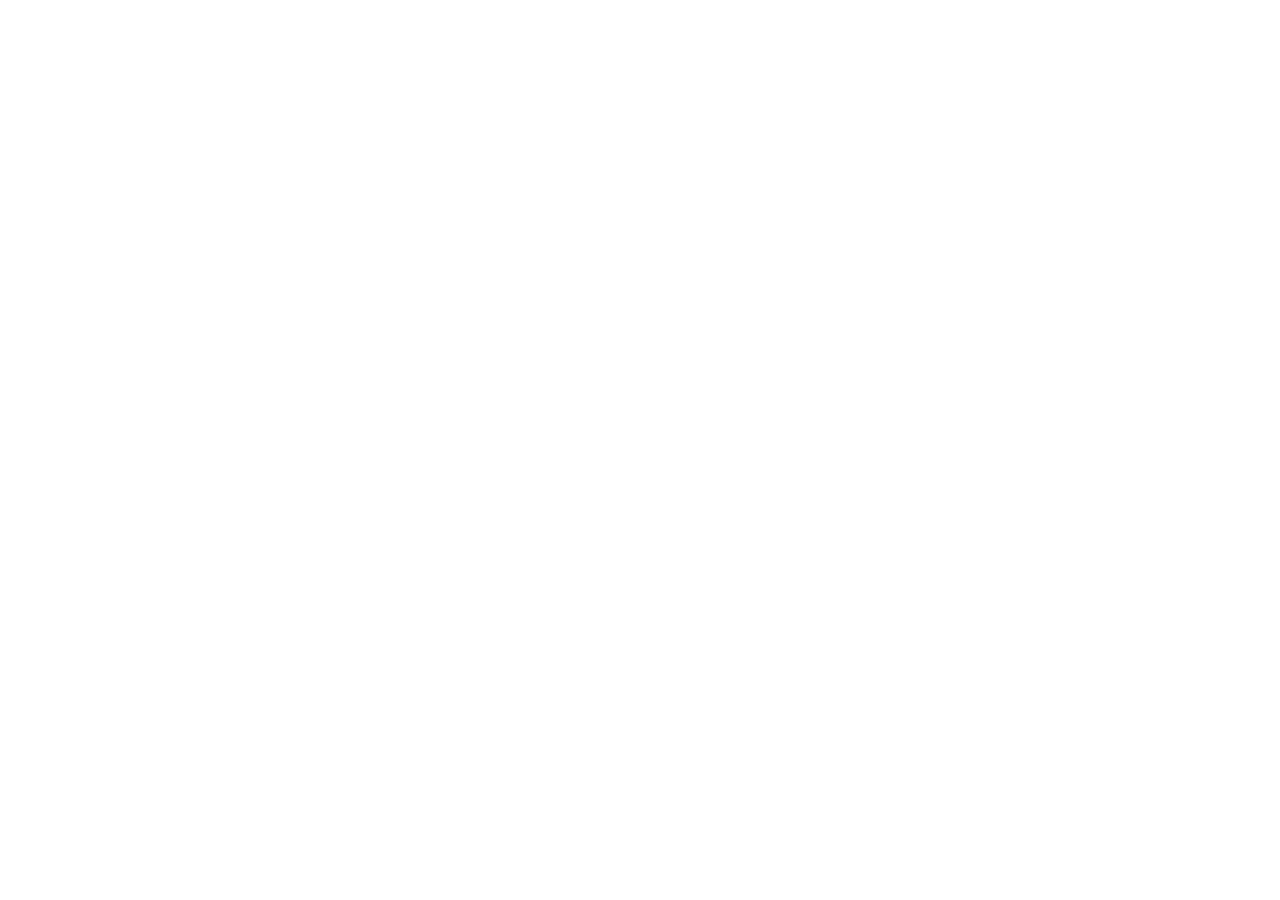
==== index.html @ 64c9a7a8 "first commit" ====
<!DOCTYPE html>
<html lang="PT-BR">
<head>
    <meta charset="UTF-8">
    <meta name="viewport" content="width=device-width, initial-scale=1.0">
    <title>ReciclaTech</title>
    <link rel="stylesheet" href="style.css">
</head>
<body>
    
</body>
</html>
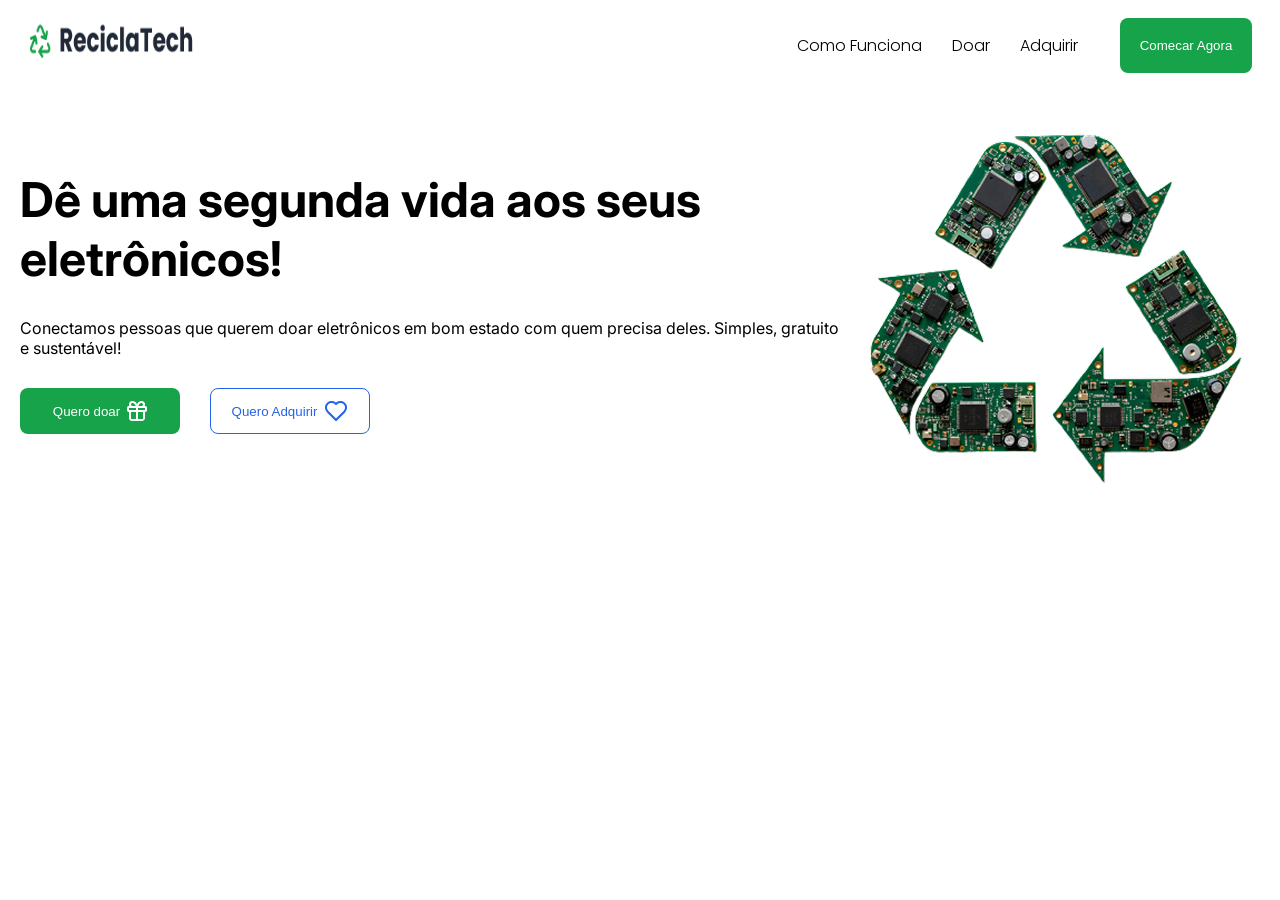
==== commit 3f1f8c03: "adicionando conteudo em HTML e estilizacao em SCSS" ====
--- a/index.html
+++ b/index.html
@@ -5,8 +5,41 @@
     <meta name="viewport" content="width=device-width, initial-scale=1.0">
     <title>ReciclaTech</title>
     <link rel="stylesheet" href="style.css">
+
+    <!-- fonte - Poppins -->
+    <link rel="preconnect" href="https://fonts.googleapis.com">
+<link rel="preconnect" href="https://fonts.gstatic.com" crossorigin>
+<link href="https://fonts.googleapis.com/css2?family=Montserrat:ital,wght@0,100..900;1,100..900&family=Poppins:ital,wght@0,100;0,200;0,300;0,400;0,500;0,600;0,700;0,800;0,900;1,100;1,200;1,300;1,400;1,500;1,600;1,700;1,800;1,900&display=swap" rel="stylesheet">
+
+<!-- Fonte - Inter -->
+ <link rel="preconnect" href="https://fonts.googleapis.com">
+<link rel="preconnect" href="https://fonts.gstatic.com" crossorigin>
+<link href="https://fonts.googleapis.com/css2?family=Inter:ital,opsz,wght@0,14..32,100..900;1,14..32,100..900&family=Montserrat:ital,wght@0,100..900;1,100..900&family=Poppins:ital,wght@0,100;0,200;0,300;0,400;0,500;0,600;0,700;0,800;0,900;1,100;1,200;1,300;1,400;1,500;1,600;1,700;1,800;1,900&display=swap" rel="stylesheet">
 </head>
 <body>
-    
+    <header>
+        <img src="./image/Logo.png" alt="Logo">
+        <div class="container-menu">
+        <ul>
+            <li>Como Funciona</li>
+            <li>Doar</li>
+            <li>Adquirir</li>
+        </ul>
+        <button type="submit">Comecar Agora</button>
+        </div>
+    </header>
+    <main>
+    <section class="introducao">
+        <div class="intro">
+        <h1>Dê uma segunda vida aos seus eletrônicos!</h1>
+        <p>Conectamos pessoas que querem doar eletrônicos em bom estado com quem precisa deles. Simples, gratuito e sustentável!</p>
+            <div class="botoes">
+            <button id="doar" type="submit">Quero doar <img src="./image/Icone de presente.png" alt="Icone de presente"></button>
+            <button id="adquirir" type="submit">Quero Adquirir <img src="./image/icone de coracao azul.png" alt="Icone de coracao"></button>
+            </div>
+        </div>
+        <img src="./image/reciclagem.png" alt="simbolo de reciclagem com eletronicos">
+    </section>
+    </main>
 </body>
 </html>
--- a/style.css
+++ b/style.css
@@ -0,0 +1,97 @@
+* {
+  margin: 0;
+  padding: 0;
+  box-sizing: border-box;
+}
+
+header {
+  font-family: "poppins";
+  font-style: normal;
+  font-weight: 300;
+  display: flex;
+  text-align: center;
+  padding: 0.6%;
+  margin-left: 20px;
+  margin-right: 20px;
+  margin-top: 10px;
+  margin-bottom: 10px;
+  justify-content: space-between;
+}
+header .container-menu {
+  display: flex;
+  align-items: center;
+  gap: 40px;
+}
+header ul {
+  display: flex;
+  align-items: center;
+  white-space: nowrap;
+  list-style: none;
+  padding: 2px;
+  gap: 30px;
+}
+header button {
+  background-color: #16A34A;
+  color: white;
+  padding: 20px;
+  border: none;
+  border-radius: 8px;
+}
+header img {
+  width: 13vw;
+  height: 5vh;
+}
+
+.introducao {
+  display: flex;
+  font-family: "inter";
+  justify-content: space-around;
+  align-items: center;
+  margin-left: 20px;
+  margin-right: 20px;
+  margin-top: 10px;
+  margin-bottom: 10px;
+}
+.introducao h1 {
+  font-weight: bold;
+  font-size: 3rem;
+}
+.introducao p {
+  margin-top: 30px;
+  margin-bottom: 30px;
+}
+.introducao .botoes {
+  display: flex;
+  justify-content: initial;
+  gap: 30px;
+}
+.introducao .botoes #doar {
+  width: 160px;
+  background-color: #16A34A;
+  color: white;
+  display: flex;
+  align-items: center;
+  justify-content: center;
+  gap: 7px;
+  border: none;
+  padding-left: 20px;
+  padding-right: 20px;
+  padding-bottom: 10px;
+  padding-top: 10px;
+  border-radius: 8px;
+}
+.introducao .botoes #adquirir {
+  width: 160px;
+  background-color: white;
+  color: #2563EB;
+  display: flex;
+  align-items: center;
+  justify-content: center;
+  gap: 7px;
+  border: 1px solid #2563EB;
+  padding-left: 20px;
+  padding-right: 20px;
+  padding-bottom: 10px;
+  padding-top: 10px;
+  border-radius: 8px;
+}/*# sourceMappingURL=style.css.map */
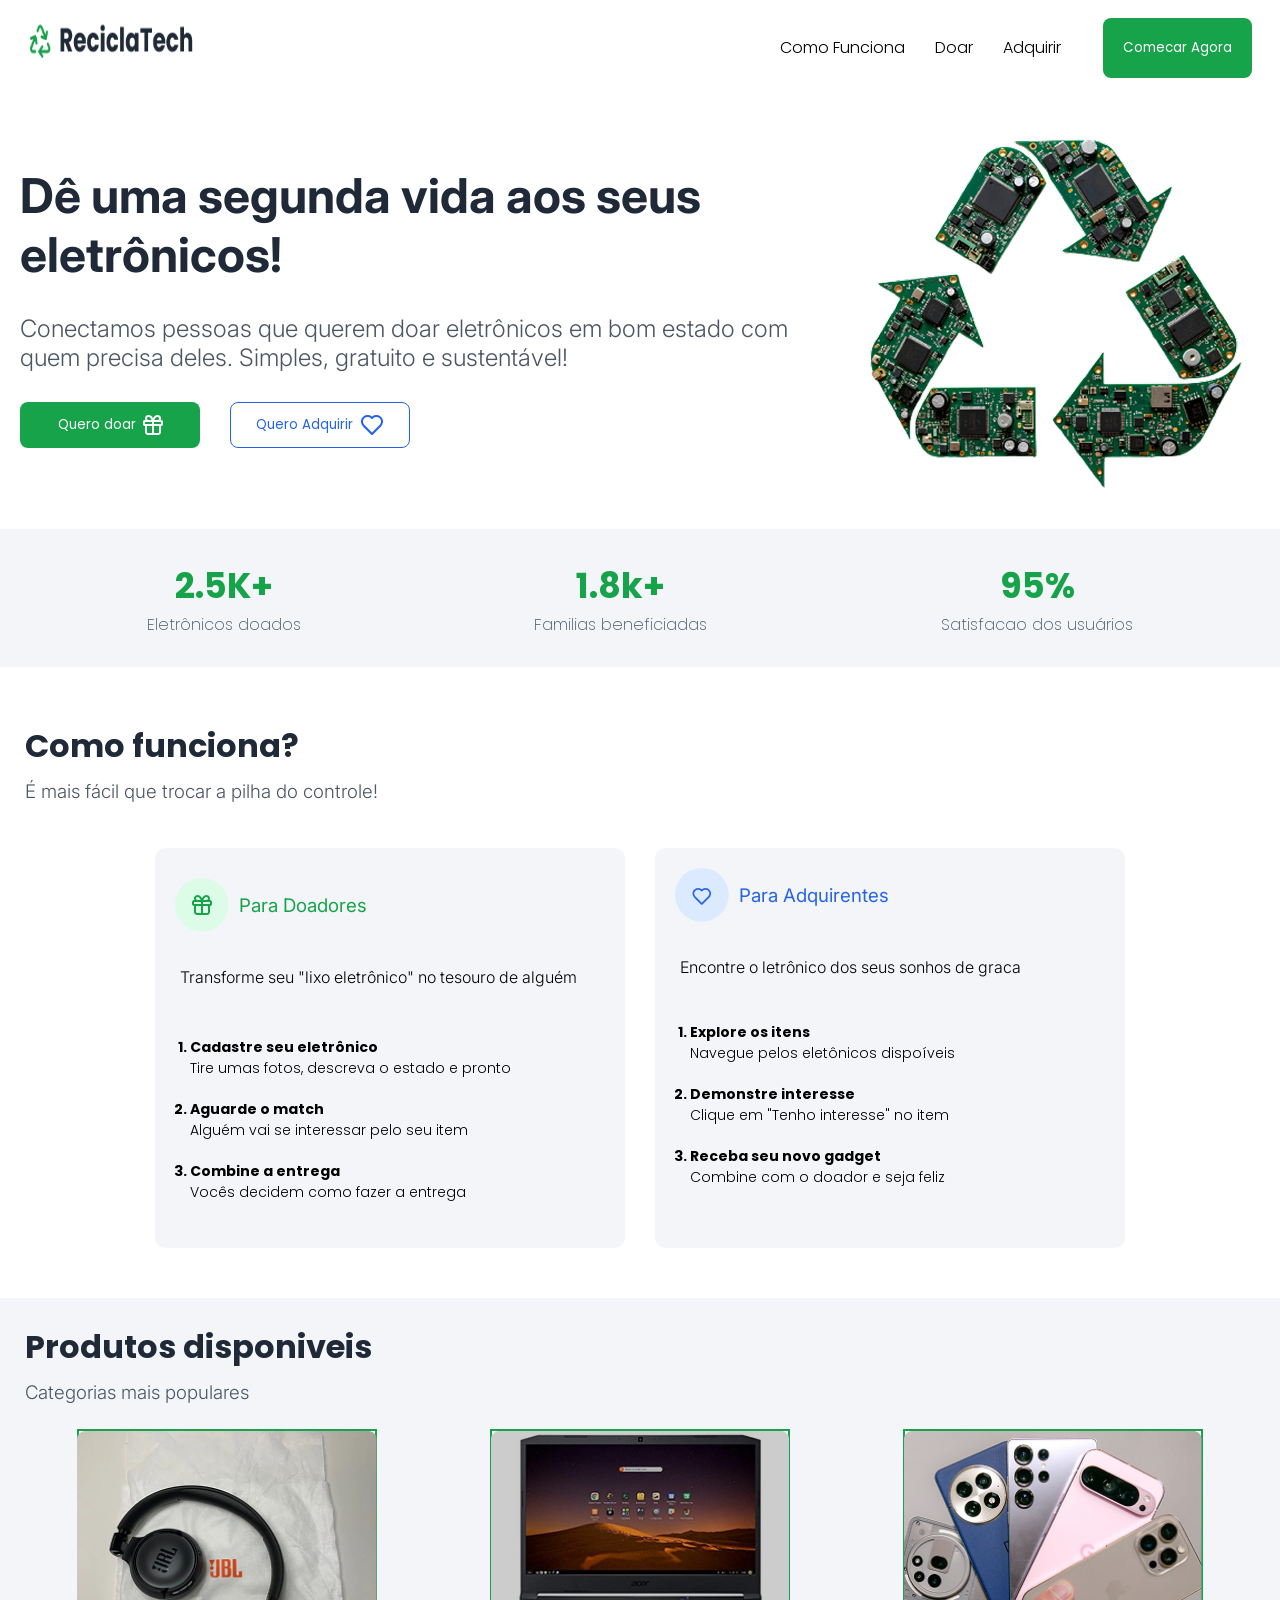
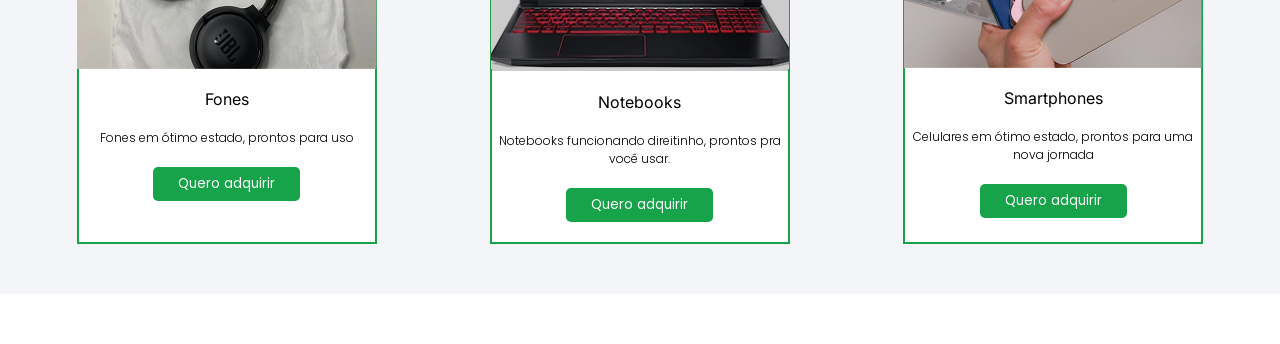
==== commit 77b92898: "Adicao de novos conteudos e estilizacao" ====
--- a/index.html
+++ b/index.html
@@ -25,21 +25,98 @@
             <li>Doar</li>
             <li>Adquirir</li>
         </ul>
-        <button type="submit">Comecar Agora</button>
+        <button type="button">Comecar Agora</button>
         </div>
     </header>
     <main>
     <section class="introducao">
         <div class="intro">
         <h1>Dê uma segunda vida aos seus eletrônicos!</h1>
-        <p>Conectamos pessoas que querem doar eletrônicos em bom estado com quem precisa deles. Simples, gratuito e sustentável!</p>
+        <h2>Conectamos pessoas que querem doar eletrônicos em bom estado com quem precisa deles. Simples, gratuito e sustentável!</h2>
             <div class="botoes">
             <button id="doar" type="submit">Quero doar <img src="./image/Icone de presente.png" alt="Icone de presente"></button>
-            <button id="adquirir" type="submit">Quero Adquirir <img src="./image/icone de coracao azul.png" alt="Icone de coracao"></button>
+            <button id="adquirir" type="button">Quero Adquirir <img src="./image/icone de coracao azul.png" alt="Icone de coracao"></button>
             </div>
         </div>
         <img src="./image/reciclagem.png" alt="simbolo de reciclagem com eletronicos">
     </section>
+    <section class="dados">
+        <div>
+            <h2>2.5K+</h2>
+            <p>Eletrônicos doados</p>
+        </div>
+        <div>
+            <h2>1.8k+</h2>
+            <p>Familias beneficiadas</p>
+        </div>
+        <div>
+            <h2>95%</h2>
+            <p>Satisfacao dos usuários</p>
+        </div>
+    </section>
+    <section class="function">
+        <h2>Como funciona?</h2>
+        <h3>É mais fácil que trocar a pilha do controle!</h3>
+    </section>
+    <section class="beneficios">
+        <div class="doadores">
+            <h3><img src="./image/presente com fundo.png" alt="icone de presente com fundo verde">Para Doadores</h3>
+            <h4>Transforme seu "lixo eletrônico" no tesouro de alguém</h4>
+            <ol>
+                <li>Cadastre seu eletrônico
+                    <p>Tire umas fotos, descreva o estado e pronto</p>
+                </li>
+                <li>Aguarde o match
+                    <p>Alguém vai se interessar pelo seu item</p>
+                </li>
+                <li>Combine a entrega
+                    <p>Vocês decidem como fazer a entrega</p>
+                </li>
+            </ol>
+        </div>
+        <div class="adquirentes">
+            <h3><img src="./image/coracao com fundo.png" alt="Imageem de coracao com fundo azul">Para Adquirentes</h3>
+            <h4>Encontre o letrônico dos seus sonhos de graca</h4>
+            <ol>
+                <li>Explore os itens
+                    <p>Navegue pelos eletônicos dispoíveis</p>
+                </li>
+                <li>Demonstre interesse
+                    <p>Clique em "Tenho interesse" no item</p>
+                </li>
+                <li>Receba seu novo gadget
+                    <p>Combine com o doador e seja feliz</p>
+                </li>
+            </ol>
+        </div>
+    </section>
+
+    <section class="disponiveis">
+        <div class="title-produtos">
+        <h2>Produtos disponiveis</h2>
+        <h3>Categorias mais populares</h3>
+        </div>
+        <div class="produtos">
+            <div class="fones">
+                <img src="./image/Fone.png" alt="fone de ouvido">
+                <h4>Fones</h4>
+                <p>Fones em ótimo estado, prontos para uso</p>
+                <button type="button">Quero adquirir</button>
+            </div>
+            <div class="notebooks">
+                <img src="./image/Notebook.png" alt="notebook">
+                <h4>Notebooks</h4>
+                <p>Notebooks funcionando direitinho, prontos pra você usar.</p>
+                <button type="button">Quero adquirir</button>
+            </div>
+            <div class="smartphones">
+                <img src="./image/Smartphones.png" alt="smartphones">
+                <h4>Smartphones</h4>
+                <p>Celulares em ótimo estado, prontos para uma nova jornada</p>
+                <button type="button">Quero adquirir</button>
+            </div>
+        </div>
+    </section>
     </main>
 </body>
 </html>
--- a/style.css
+++ b/style.css
@@ -36,6 +36,7 @@
   padding: 20px;
   border: none;
   border-radius: 8px;
+  font-family: "poppins";
 }
 header img {
   width: 13vw;
@@ -53,10 +54,13 @@
   margin-bottom: 10px;
 }
 .introducao h1 {
+  color: #1F2937;
   font-weight: bold;
   font-size: 3rem;
 }
-.introducao p {
+.introducao h2 {
+  color: #4B5563;
+  font-weight: 300;
   margin-top: 30px;
   margin-bottom: 30px;
 }
@@ -64,9 +68,10 @@
   display: flex;
   justify-content: initial;
   gap: 30px;
+  font-family: "poppins";
 }
 .introducao .botoes #doar {
-  width: 160px;
+  width: 180px;
   background-color: #16A34A;
   color: white;
   display: flex;
@@ -79,9 +84,10 @@
   padding-bottom: 10px;
   padding-top: 10px;
   border-radius: 8px;
+  font-family: "poppins";
 }
 .introducao .botoes #adquirir {
-  width: 160px;
+  width: 180px;
   background-color: white;
   color: #2563EB;
   display: flex;
@@ -94,4 +100,229 @@
   padding-bottom: 10px;
   padding-top: 10px;
   border-radius: 8px;
+  font-family: "poppins";
+}
+
+.dados {
+  background-color: #f3f5f8;
+  display: flex;
+  justify-content: space-around;
+  padding: 30px;
+}
+.dados h2 {
+  font-family: "poppins";
+  color: #16a34a;
+  font-size: 35px;
+}
+.dados p {
+  color: #4B5563;
+  font-family: "poppins";
+  font-weight: 200;
+}
+.dados div {
+  display: flex;
+  justify-content: center;
+  flex-direction: column;
+  align-items: center;
+}
+
+.function {
+  margin-left: 20px;
+  margin-right: 20px;
+  margin-top: 50px;
+  margin-bottom: 40px;
+}
+.function h2 {
+  color: #1F2937;
+  font-family: "poppins";
+  font-size: 2rem;
+  padding: 5px;
+}
+.function h3 {
+  color: #4B5563;
+  font-family: "inter";
+  font-weight: 300;
+  padding: 5px;
+}
+
+.beneficios {
+  display: flex;
+  justify-content: center;
+  align-items: start;
+  gap: 30px;
+}
+.beneficios .doadores {
+  width: 470px;
+  height: 400px;
+  background-color: #F3F5F8;
+  display: flex;
+  flex-direction: column;
+  justify-content: center;
+  padding: 20px;
+  border-radius: 10px;
+}
+.beneficios .doadores h3 {
+  font-family: "inter";
+  font-weight: 400;
+  color: #16a34a;
+  display: flex;
+  align-items: center;
+  gap: 10px;
+}
+.beneficios .doadores h4 {
+  font-family: "inter";
+  font-weight: 300;
+  font-size: 16px;
+  padding-bottom: 30px;
+  padding-top: 30px;
+  margin: 5px;
+}
+.beneficios .doadores ol {
+  margin: 15px;
+  display: flex;
+  flex-direction: column;
+  gap: 20px;
+  font-family: "poppins";
+  font-weight: bold;
+  font-size: 14px;
+}
+.beneficios .doadores ol P {
+  font-weight: 300;
+  font-size: 14px;
+}
+.beneficios .adquirentes {
+  width: 470px;
+  height: 400px;
+  background-color: #F3F5F8;
+  flex-direction: column;
+  justify-content: center;
+  padding: 20px;
+  border-radius: 10px;
+}
+.beneficios .adquirentes h3 {
+  font-family: "inter";
+  font-weight: 400;
+  color: #2563EB;
+  display: flex;
+  align-items: center;
+  gap: 10px;
+}
+.beneficios .adquirentes h4 {
+  font-family: "inter";
+  font-weight: 300;
+  font-size: 16px;
+  padding-bottom: 30px;
+  padding-top: 30px;
+  margin: 5px;
+}
+.beneficios .adquirentes ol {
+  margin: 15px;
+  display: flex;
+  flex-direction: column;
+  gap: 20px;
+  font-family: "poppins";
+  font-weight: bold;
+  font-size: 14px;
+}
+.beneficios .adquirentes ol P {
+  font-weight: 300;
+  font-size: 14px;
+}
+
+.disponiveis {
+  background-color: #F3F5F8;
+  margin-top: 50px;
+  margin-bottom: 50px;
+  padding-bottom: 50px;
+  padding-top: 20px;
+  display: flex;
+  flex-direction: column;
+  gap: 20px;
+}
+.disponiveis .title-produtos {
+  margin-left: 20px;
+  margin-right: 20px;
+}
+.disponiveis .title-produtos h2 {
+  color: #1F2937;
+  font-family: "poppins";
+  font-size: 2rem;
+  padding: 5px;
+}
+.disponiveis .title-produtos h3 {
+  color: #4B5563;
+  font-family: "inter";
+  font-weight: 300;
+  padding: 5px;
+}
+.disponiveis .produtos {
+  margin-left: 20px;
+  margin-right: 20px;
+  display: flex;
+  flex-direction: row;
+  justify-content: space-around;
+}
+.disponiveis .produtos h4 {
+  font-family: "inter";
+  font-weight: 400;
+  font-size: 16px;
+  padding-bottom: 20px;
+  padding-top: 20px;
+}
+.disponiveis .produtos p {
+  font-family: "poppins";
+  font-weight: 300;
+  font-size: 12px;
+  padding-bottom: 20px;
+}
+.disponiveis .produtos button {
+  display: flex;
+  justify-content: center;
+  padding-bottom: 7px;
+  padding-top: 7px;
+  padding-right: 25px;
+  padding-left: 25px;
+  border: none;
+  border-radius: 5px;
+  background-color: #16A34A;
+  color: white;
+  font-family: "poppins";
+}
+.disponiveis .produtos .fones {
+  border: 2px solid #16A34A;
+  width: 300px;
+  display: flex;
+  flex-direction: column;
+  align-items: center;
+  background-color: white;
+  padding-bottom: 20px;
+}
+.disponiveis .produtos .fones img {
+  width: 300px;
+}
+.disponiveis .produtos .notebooks {
+  border: 2px solid #16A34A;
+  width: 300px;
+  display: flex;
+  flex-direction: column;
+  align-items: center;
+  text-align: center;
+  background-color: white;
+  padding-bottom: 20px;
+}
+.disponiveis .produtos .notebooks img {
+  width: 298px;
+}
+.disponiveis .produtos .smartphones {
+  border: 2px solid #16A34A;
+  width: 300px;
+  display: flex;
+  flex-direction: column;
+  align-items: center;
+  text-align: center;
+  background-color: white;
+  padding-bottom: 20px;
+}
+.disponiveis .produtos .smartphones img {
+  width: 298px;
 }/*# sourceMappingURL=style.css.map */
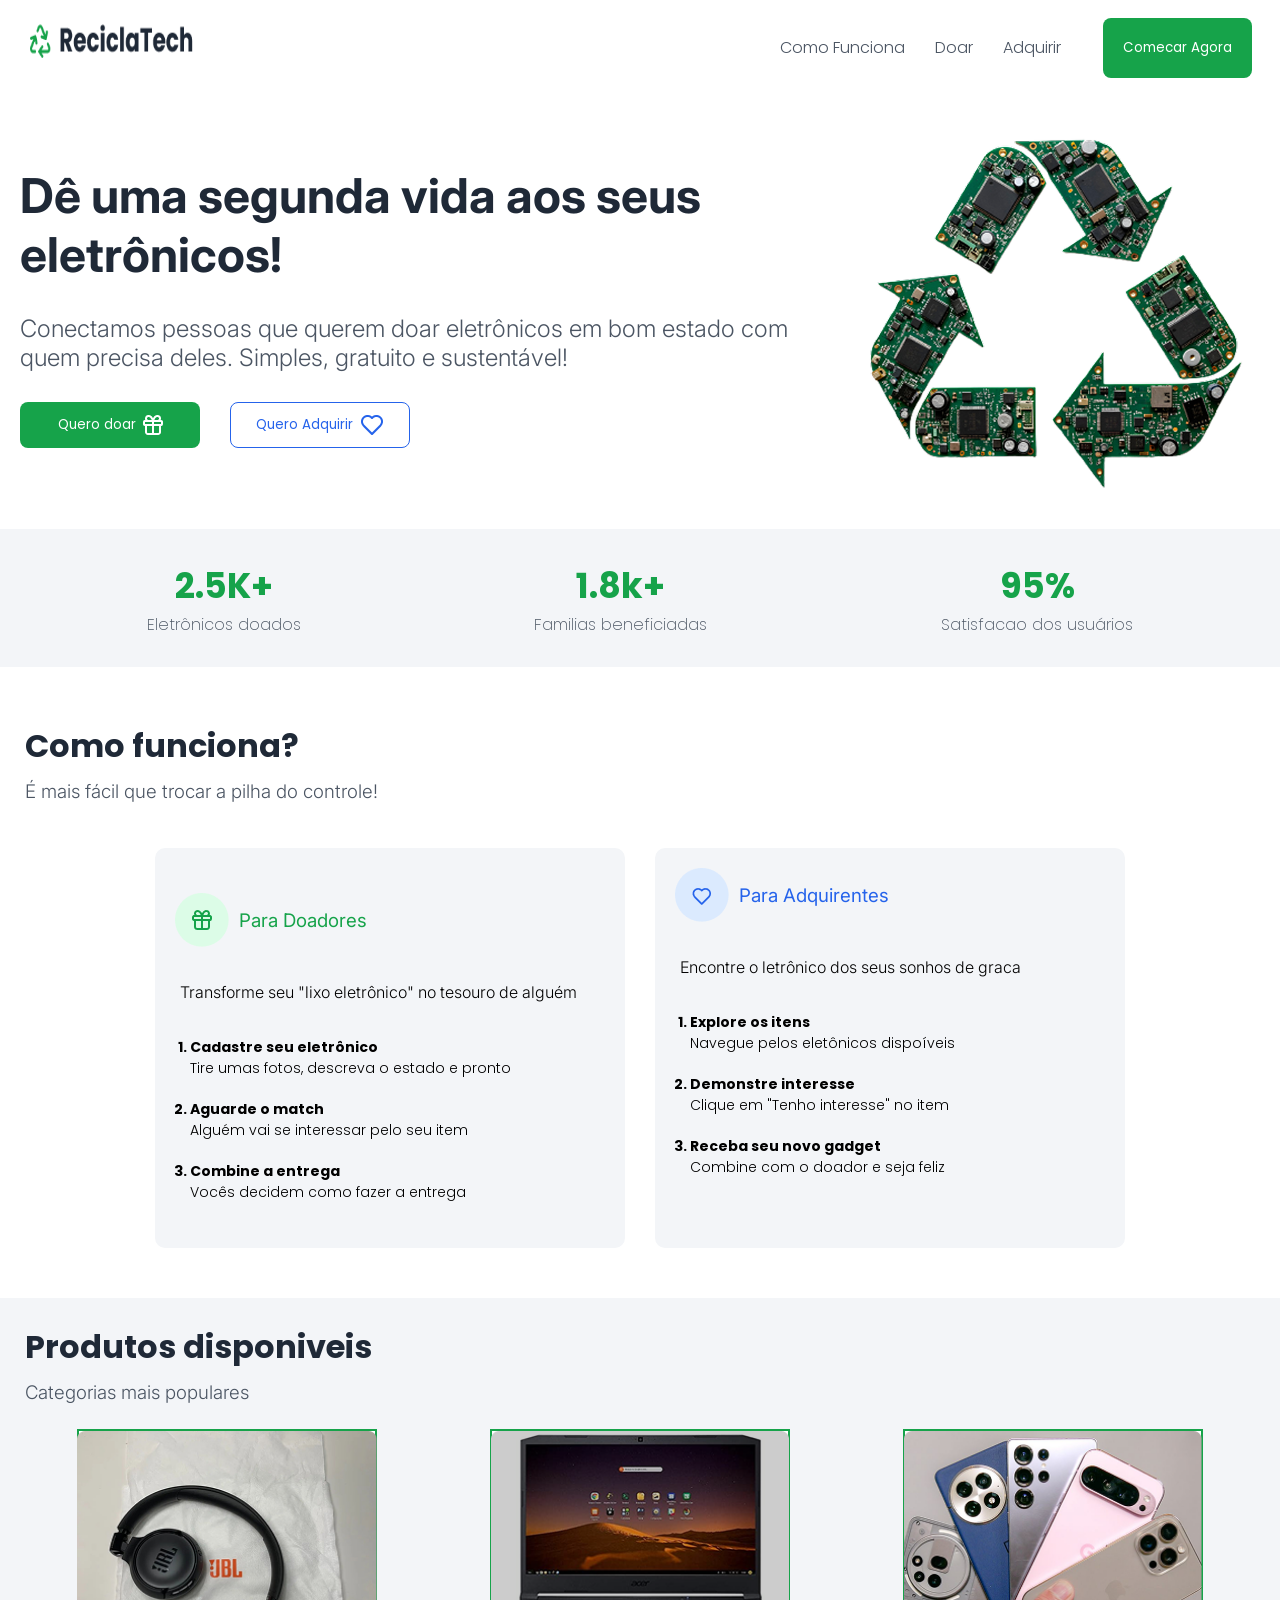
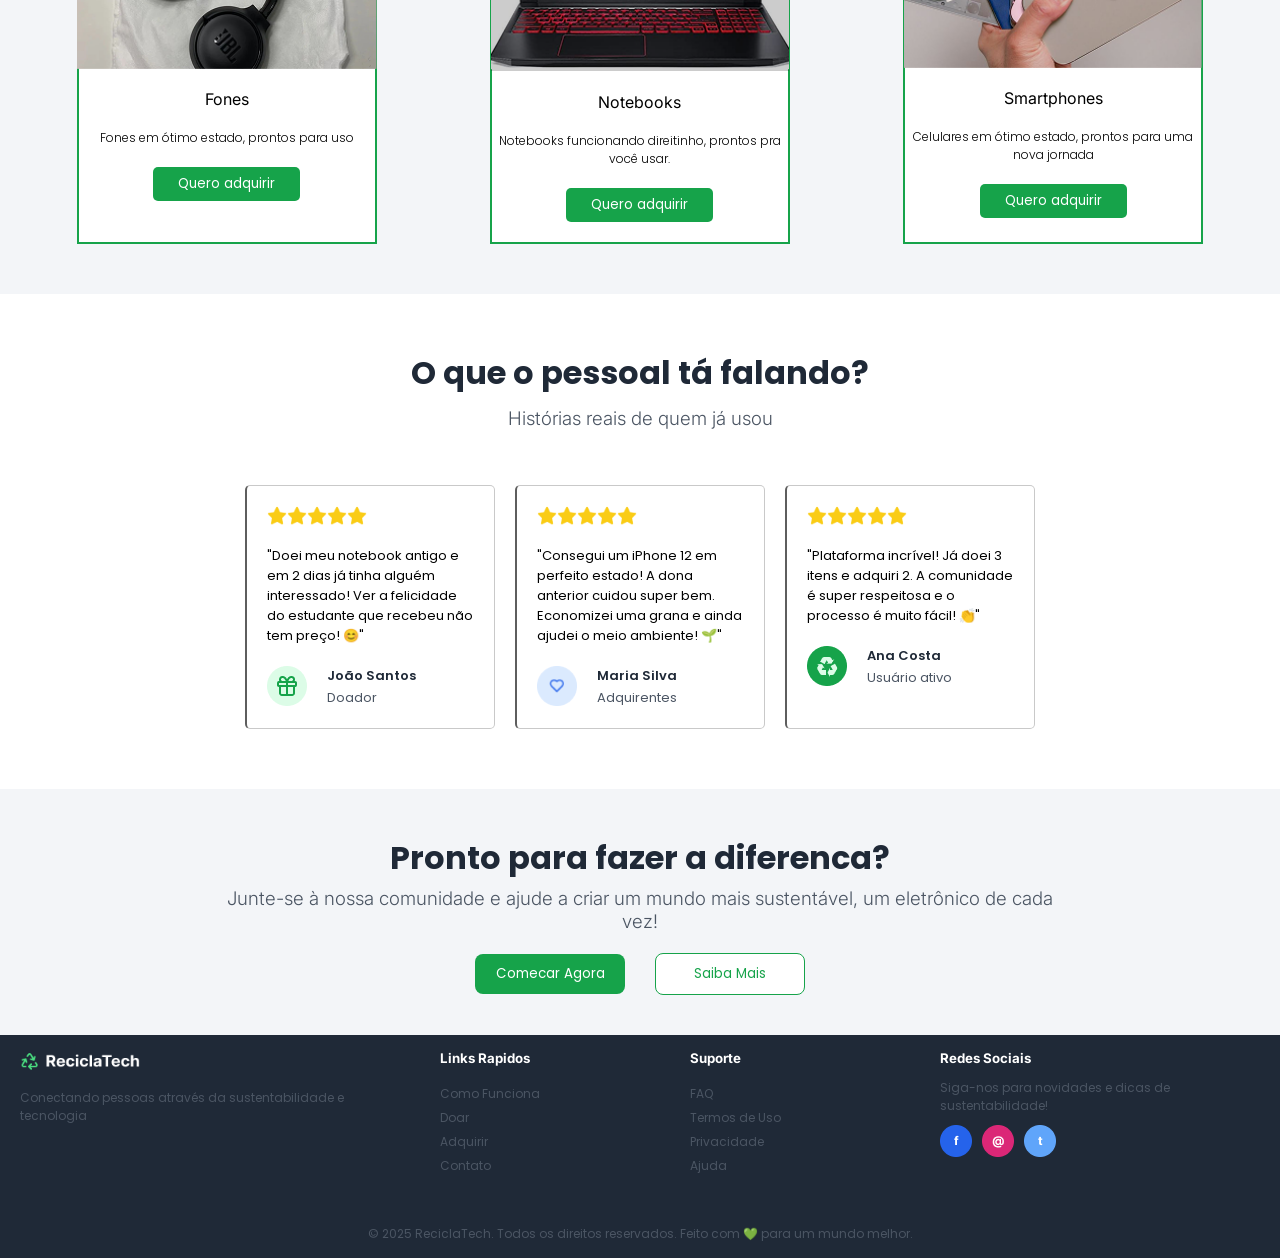
==== commit 2e9de051: "Adicionando conteudo e estilizando o site" ====
--- a/index.html
+++ b/index.html
@@ -21,9 +21,9 @@
         <img src="./image/Logo.png" alt="Logo">
         <div class="container-menu">
         <ul>
-            <li>Como Funciona</li>
-            <li>Doar</li>
-            <li>Adquirir</li>
+            <li><a href="#">Como Funciona</a></li>
+            <li><a href="#">Doar</a></li>
+            <li><a href="#">Adquirir</a></li>
         </ul>
         <button type="button">Comecar Agora</button>
         </div>
@@ -117,6 +117,89 @@
             </div>
         </div>
     </section>
+
+    <section class="comentario">
+        <h2>O que o pessoal tá falando?</h2>
+        <h3>Histórias reais de quem já usou</h3>
+        <div class="comentarios">
+            <div class="coments">
+                <img class="star" src="./image/star.png" alt="5 estrelas de avaliacao">
+                <p>"Doei meu notebook antigo e em 2 dias já tinha alguém interessado! Ver a felicidade do estudante que recebeu não tem preço! 😊"</p>
+                <div class="user">
+                <img src="./image/icon_Doador.png" alt="icone presente">
+                        <div class="nomes">
+                        <p class="nome-user">João Santos</p>
+                        <p>Doador</p>
+                    </div>
+                </div> 
+            </div>
+            <div class="coments">
+                <img class="star" src="./image/star.png" alt="5 estrelas de avaliacao">
+                <p>"Consegui um iPhone 12 em perfeito estado! A dona anterior cuidou super bem. Economizei uma grana e ainda ajudei o meio ambiente! 🌱"</p>
+                <div class="user">
+                <img src="./image/icon_Adquirente.png" alt="icone coracao">
+                        <div class="nomes">
+                        <p class="nome-user">Maria Silva</p>
+                        <p>Adquirentes</p>
+                    </div>
+                </div>
+            </div>
+            <div class="coments">
+                <img class="star" src="./image/star.png" alt="5 estrelas de avaliacao">
+                <p>"Plataforma incrível! Já doei 3 itens e adquiri 2. A comunidade é super respeitosa e o processo é muito fácil! 👏"</p>
+                <div class="user">
+                <img src="./image/icon_userAtivo.png" alt="icone reciclagem">
+                    <div class="nomes">
+                        <p class="nome-user">Ana Costa</p>
+                        <p>Usuário ativo</p>
+                    </div>
+                </div>
+            </div>
+        </div>
+    </section>
+    <section class="saiba-mais">
+        <h2>Pronto para fazer a diferenca?</h2>
+        <h3>Junte-se à nossa comunidade e ajude a criar um mundo mais sustentável, um eletrônico de cada vez!</h3>
+        <div class="btn">
+            <button class="comecar" type="button">Comecar Agora</button>
+            <button class="mais" type="button">Saiba Mais</button>
+        </div>
+    </section>
+    <footer>
+        <div class="rodape">
+            <div>
+            <img class="logo_branco" src="./image/logo_branco.png" alt="logo">
+            <p>Conectando pessoas através da sustentabilidade e tecnologia</p>
+            </div>
+            <div>
+            <ul><h5>Links Rapidos</h5>
+            <li><a href="#">Como Funciona</a></li>
+            <li><a href="#">Doar</a></li>
+            <li><a href="#">Adquirir</a></li>
+            <li><a href="#">Contato</a></li>
+            </ul>
+            </div>
+            <div>
+            <ul><h5>Suporte</h5>
+            <li> <a href="#">FAQ</a></li>
+            <li><a href="#">Termos de Uso</a></li>
+            <li><a href="#">Privacidade</a></li>
+            <li><a href="#">Ajuda</a></li>
+            </ul>
+            </div>
+            <div>
+            <h5>Redes Sociais</h5>
+            <p>Siga-nos para novidades e dicas de sustentabilidade!</p>
+            <div class="redes-sociais">
+                <img src="./image/icon_facebook.png" alt="icone Facebook">
+                <img src="./image/icon_email.png" alt="icone email">
+                <img src="./image/icon_Twitter.png" alt="icone Twitter">
+            </div>
+            </div>
+        </div>
+        
+        <p>© 2025 ReciclaTech. Todos os direitos reservados. Feito com 💚 para um mundo melhor.</p>
+    </footer>
     </main>
 </body>
 </html>
--- a/style.css
+++ b/style.css
@@ -25,10 +25,13 @@
 header ul {
   display: flex;
   align-items: center;
-  white-space: nowrap;
   list-style: none;
   padding: 2px;
   gap: 30px;
+}
+header ul a {
+  text-decoration: none;
+  color: #4B5563;
 }
 header button {
   background-color: #16A34A;
@@ -178,7 +181,7 @@
   margin: 5px;
 }
 .beneficios .doadores ol {
-  margin: 15px;
+  margin-left: 15px;
   display: flex;
   flex-direction: column;
   gap: 20px;
@@ -216,7 +219,7 @@
   margin: 5px;
 }
 .beneficios .adquirentes ol {
-  margin: 15px;
+  margin-left: 15px;
   display: flex;
   flex-direction: column;
   gap: 20px;
@@ -325,4 +328,168 @@
 }
 .disponiveis .produtos .smartphones img {
   width: 298px;
+}
+
+.comentario {
+  margin-left: 20px;
+  margin-right: 20px;
+  display: flex;
+  flex-direction: column;
+  align-items: center;
+}
+.comentario h2 {
+  color: #1F2937;
+  font-family: "poppins";
+  font-size: 2rem;
+  padding: 5px;
+}
+.comentario h3 {
+  color: #4B5563;
+  font-family: "inter";
+  font-weight: 300;
+  padding: 5px;
+  margin-bottom: 40px;
+}
+.comentario .comentarios {
+  display: flex;
+  justify-content: space-around;
+}
+.comentario .star {
+  width: 100px;
+}
+.comentario .coments {
+  width: 250px;
+  border: 1px solid #c9c9c9;
+  border-left: 2px solid #5e5e5e;
+  border-radius: 5px;
+  padding: 20px;
+  margin: 10px;
+  display: flex;
+  flex-direction: column;
+  justify-content: start;
+  gap: 20px;
+}
+.comentario .user {
+  display: flex;
+  justify-content: start;
+  gap: 20px;
+}
+.comentario .user img {
+  width: 40px;
+  height: 40px;
+}
+.comentario .nome-user {
+  font-weight: 600;
+  color: #1F2937;
+}
+.comentario .nomes {
+  display: flex;
+  flex-direction: column;
+  gap: 2px;
+  font-weight: 400;
+  color: #4B5563;
+}
+.comentario p {
+  font-family: "poppins";
+  font-size: 13px;
+}
+
+.saiba-mais {
+  background-color: #F3F5F8;
+  margin-top: 50px;
+  padding: 20px;
+  padding-bottom: 40px;
+  padding-top: 40px;
+  display: flex;
+  flex-direction: column;
+  align-items: center;
+  text-align: center;
+}
+.saiba-mais h2 {
+  color: #1F2937;
+  font-family: "poppins";
+  font-size: 2rem;
+  padding: 5px;
+}
+.saiba-mais h3 {
+  color: #4B5563;
+  font-family: "inter";
+  font-weight: 300;
+  padding-left: 200px;
+  padding-right: 200px;
+  margin-bottom: 20px;
+}
+.saiba-mais .btn {
+  display: flex;
+  align-items: center;
+  gap: 30px;
+}
+.saiba-mais .btn .comecar {
+  width: 150px;
+  background-color: #16A34A;
+  color: white;
+  padding: 10px;
+  border: none;
+  border-radius: 8px;
+  font-family: "poppins";
+}
+.saiba-mais .btn .mais {
+  width: 150px;
+  background-color: #ffffff;
+  border: 1px solid #16A34A;
+  color: #16A34A;
+  padding: 10px;
+  border-radius: 8px;
+  font-family: "poppins";
+}
+
+footer {
+  padding-top: 15px;
+  padding-left: 20px;
+  padding-right: 20px;
+  padding-bottom: 15px;
+  background-color: #1F2937;
+  display: flex;
+  flex-direction: column;
+  align-items: center;
+  gap: 50px;
+}
+footer .rodape {
+  display: flex;
+  gap: 50px;
+}
+footer .logo_branco {
+  width: 120px;
+  padding-bottom: 13px;
+}
+footer h5 {
+  font-family: "inter";
+  font-weight: bold;
+  color: white;
+  padding-bottom: 13px;
+}
+footer p {
+  font-family: "poppins";
+  font-size: 12px;
+  color: #4B5563;
+}
+footer ul {
+  width: 200px;
+  display: flex;
+  flex-direction: column;
+  gap: 5px;
+  list-style: none;
+}
+footer ul a {
+  text-decoration: none;
+  color: white;
+  font-family: "Poppins";
+  font-size: 12px;
+  color: #4B5563;
+}
+footer .redes-sociais {
+  display: flex;
+  justify-content: start;
+  padding-top: 10px;
+  gap: 10px;
 }/*# sourceMappingURL=style.css.map */
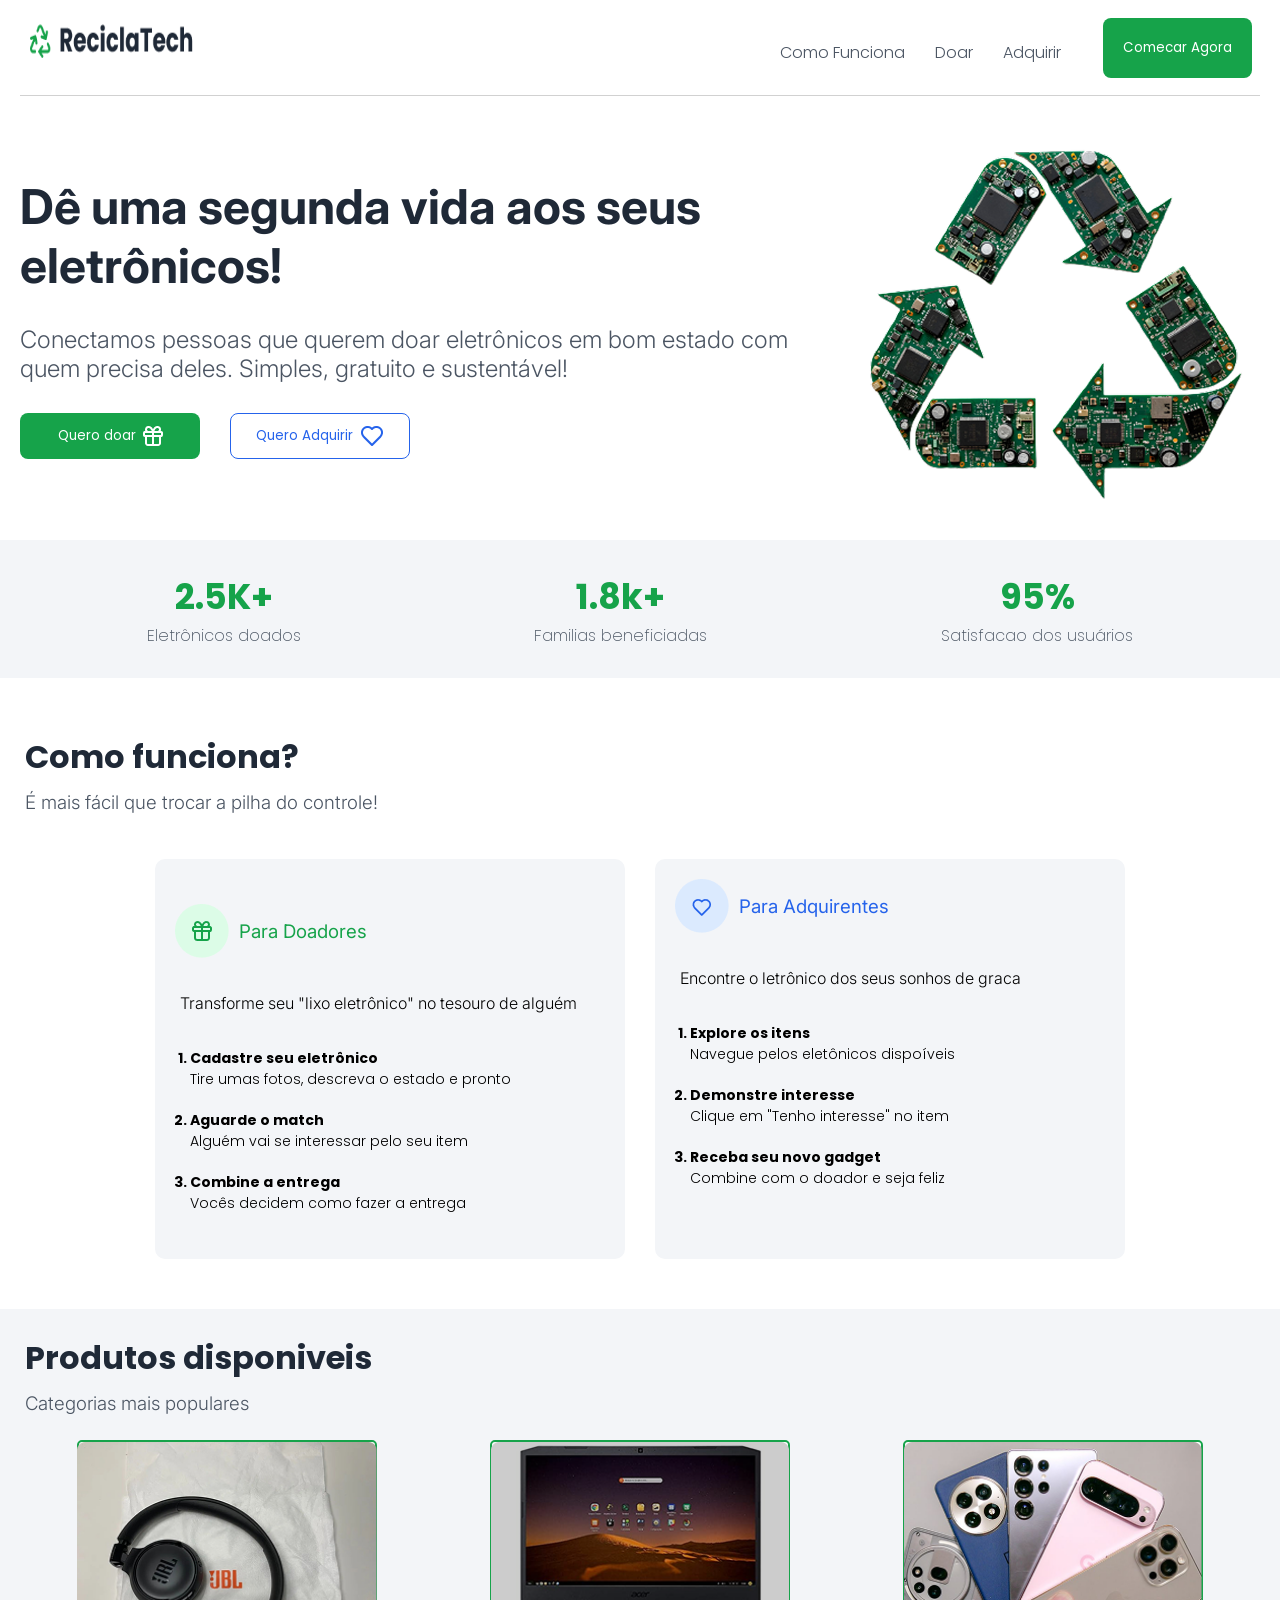
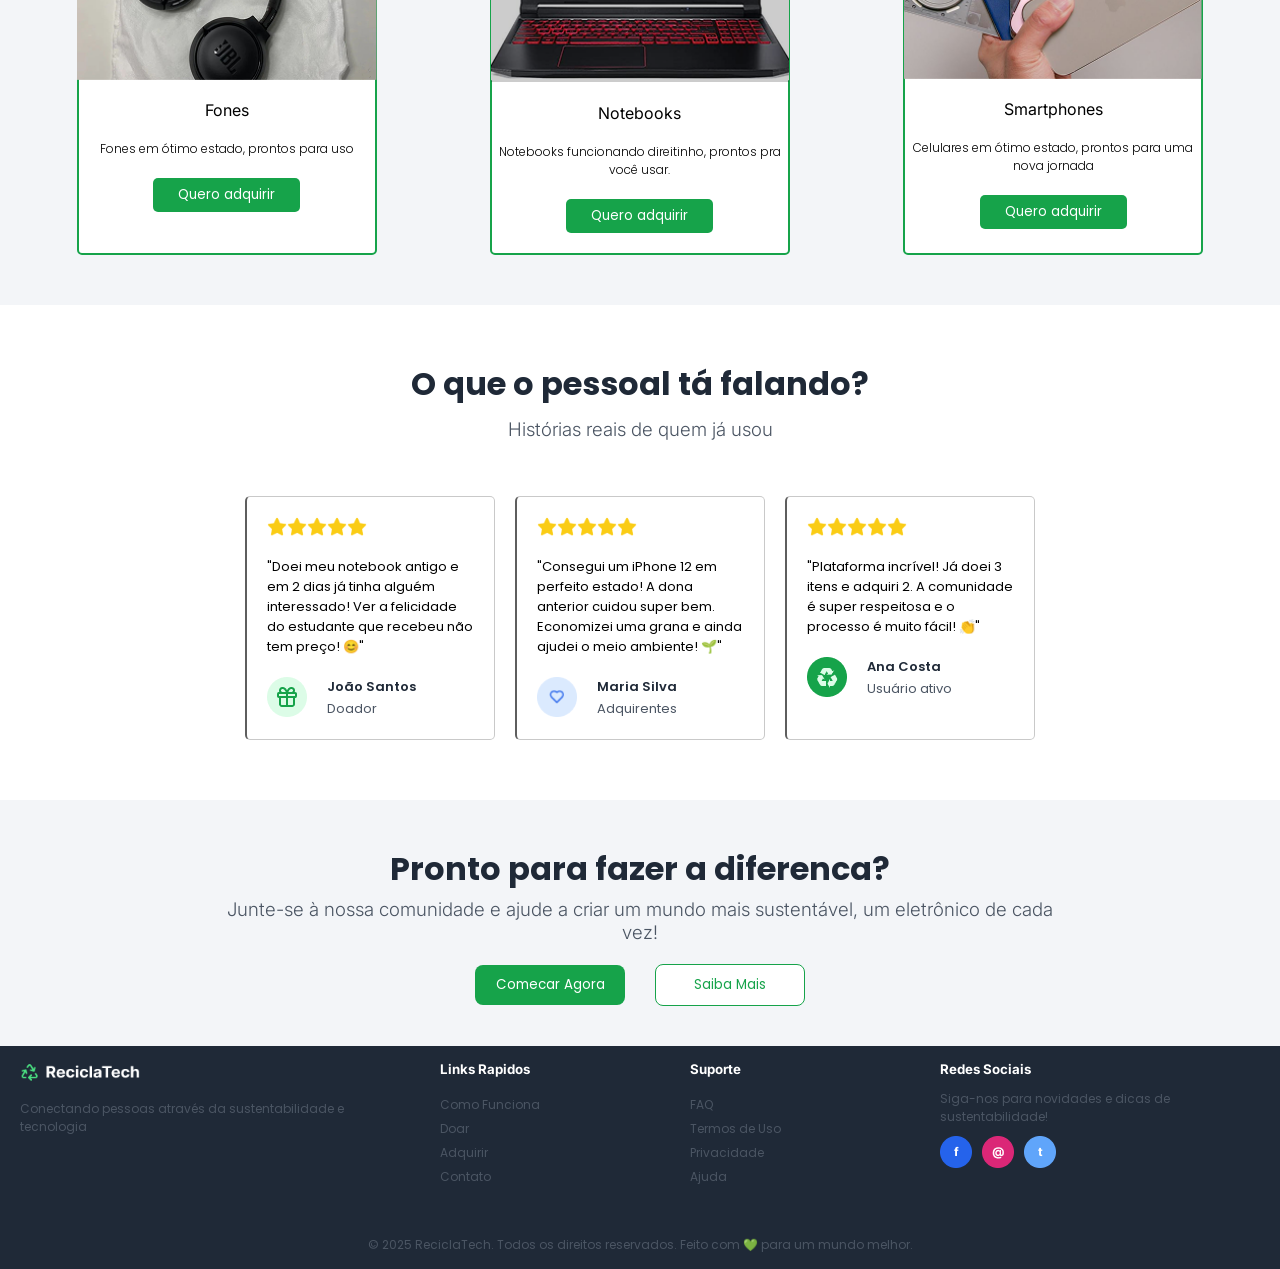
==== commit 4da57340: "aplicado responsividade ao site" ====
--- a/index.html
+++ b/index.html
@@ -38,7 +38,7 @@
             <button id="adquirir" type="button">Quero Adquirir <img src="./image/icone de coracao azul.png" alt="Icone de coracao"></button>
             </div>
         </div>
-        <img src="./image/reciclagem.png" alt="simbolo de reciclagem com eletronicos">
+        <img class="reciclagem-inicio" src="./image/reciclagem.png" alt="simbolo de reciclagem com eletronicos">
     </section>
     <section class="dados">
         <div>
--- a/style.css
+++ b/style.css
@@ -16,6 +16,7 @@
   margin-top: 10px;
   margin-bottom: 10px;
   justify-content: space-between;
+  border-bottom: 1px solid #d1d1d1;
 }
 header .container-menu {
   display: flex;
@@ -40,6 +41,7 @@
   border: none;
   border-radius: 8px;
   font-family: "poppins";
+  margin-bottom: 10px;
 }
 header img {
   width: 13vw;
@@ -293,6 +295,7 @@
 }
 .disponiveis .produtos .fones {
   border: 2px solid #16A34A;
+  border-radius: 5px;
   width: 300px;
   display: flex;
   flex-direction: column;
@@ -305,6 +308,7 @@
 }
 .disponiveis .produtos .notebooks {
   border: 2px solid #16A34A;
+  border-radius: 5px;
   width: 300px;
   display: flex;
   flex-direction: column;
@@ -318,6 +322,7 @@
 }
 .disponiveis .produtos .smartphones {
   border: 2px solid #16A34A;
+  border-radius: 5px;
   width: 300px;
   display: flex;
   flex-direction: column;
@@ -492,4 +497,86 @@
   justify-content: start;
   padding-top: 10px;
   gap: 10px;
+}
+
+@media (max-width: 1000px) {
+  header img {
+    width: 100px;
+    height: 25px;
+  }
+  .beneficios {
+    flex-direction: column;
+    margin: auto;
+    align-items: center;
+  }
+}
+@media (max-width: 920px) {
+  header {
+    flex-direction: column;
+  }
+  header .container-menu {
+    display: flex;
+    justify-content: space-between;
+  }
+  header img {
+    width: 100px;
+    height: 25px;
+  }
+  .introducao {
+    flex-direction: column;
+    align-items: center;
+    text-align: center;
+  }
+  .introducao .intro {
+    align-items: center;
+  }
+  .introducao .intro .botoes {
+    display: flex;
+    flex-direction: column;
+    align-items: center;
+  }
+  .disponiveis .produtos {
+    flex-direction: column;
+    align-items: center;
+    gap: 20px;
+  }
+  .comentarios {
+    flex-direction: column;
+  }
+}
+@media (max-width: 800px) {
+  header {
+    margin-bottom: 20px;
+  }
+  header .container-menu {
+    display: flex;
+    flex-direction: column;
+  }
+  .introducao h1 {
+    font-size: 2rem;
+  }
+  .introducao h2 {
+    font-size: 1rem;
+  }
+  .introducao .reciclagem-inicio {
+    width: 300px;
+  }
+  .dados h2 {
+    font-size: 20px;
+  }
+  .dados p {
+    font-size: 10px;
+  }
+  .saiba-mais h3 {
+    padding: 10px;
+  }
+  footer .rodape {
+    flex-direction: column;
+  }
+  .beneficios .doadores {
+    width: 400px;
+  }
+  .beneficios .adquirentes {
+    width: 400px;
+  }
 }/*# sourceMappingURL=style.css.map */
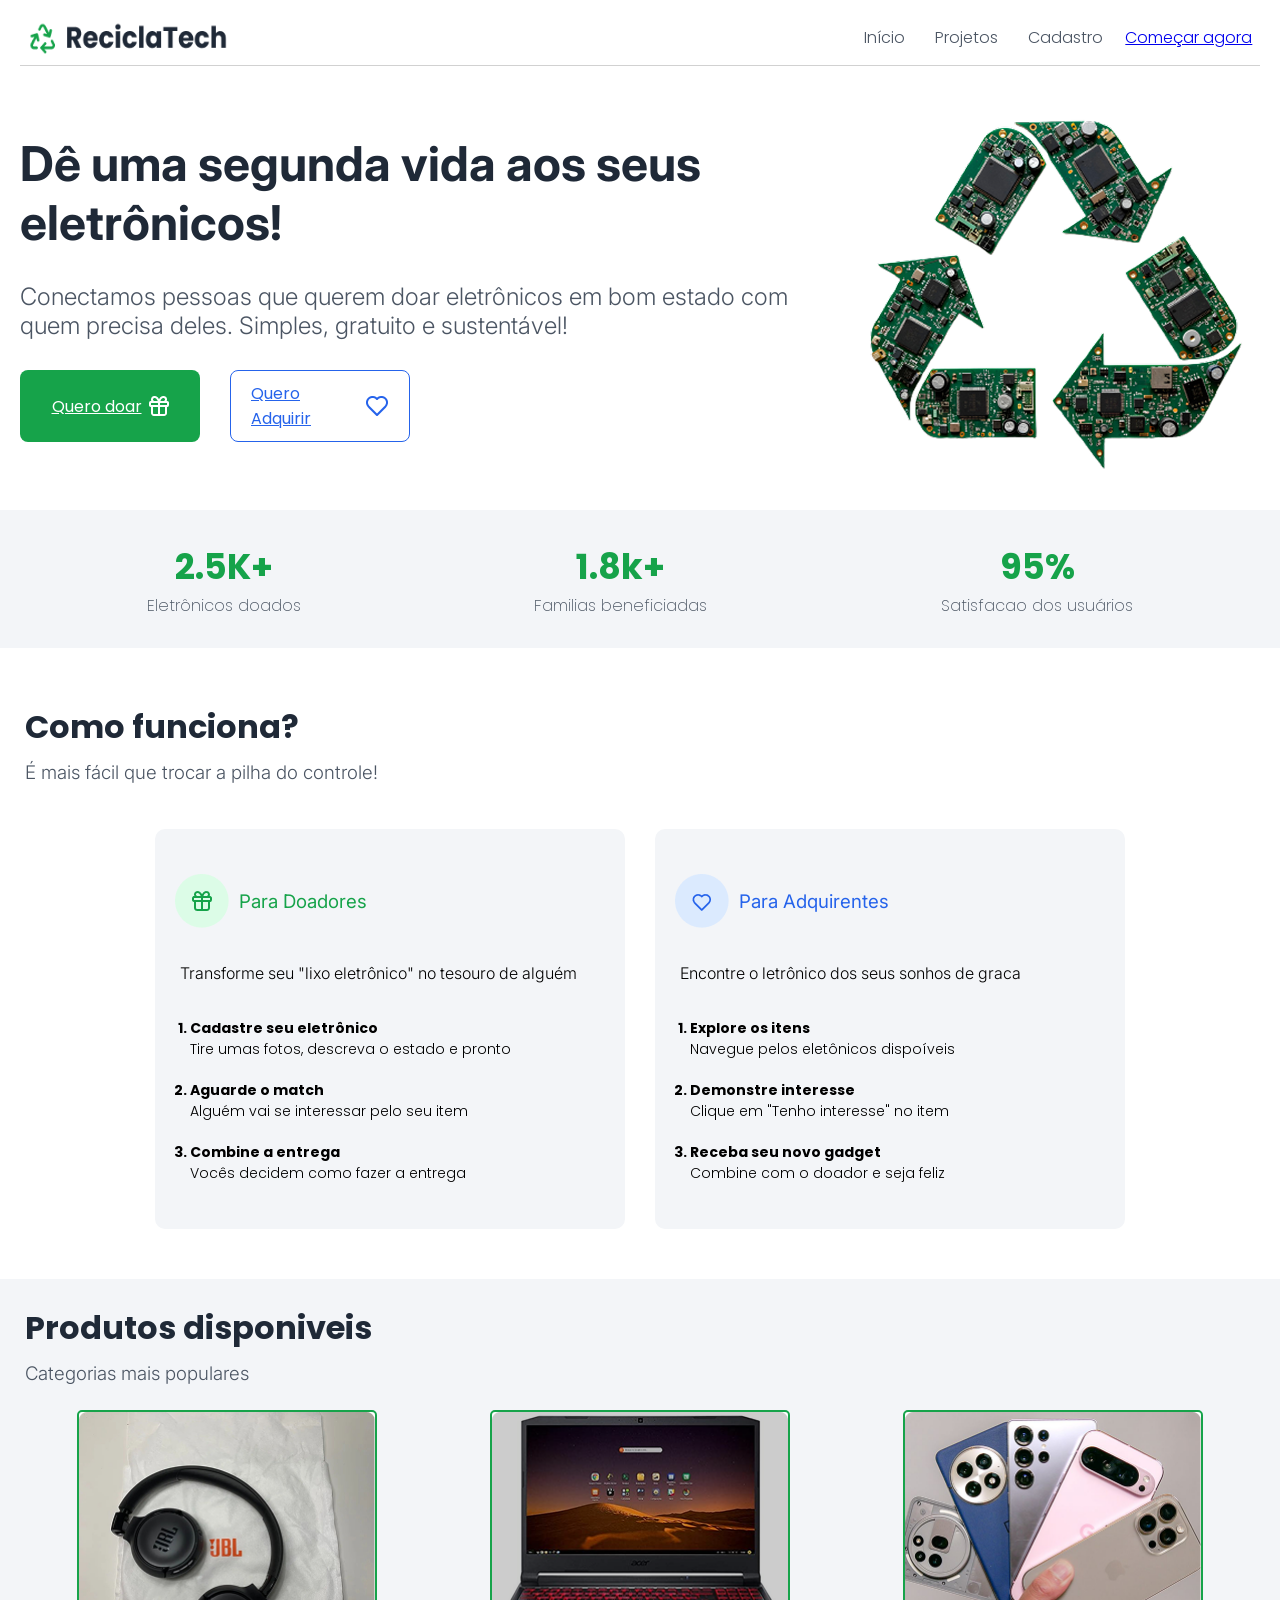
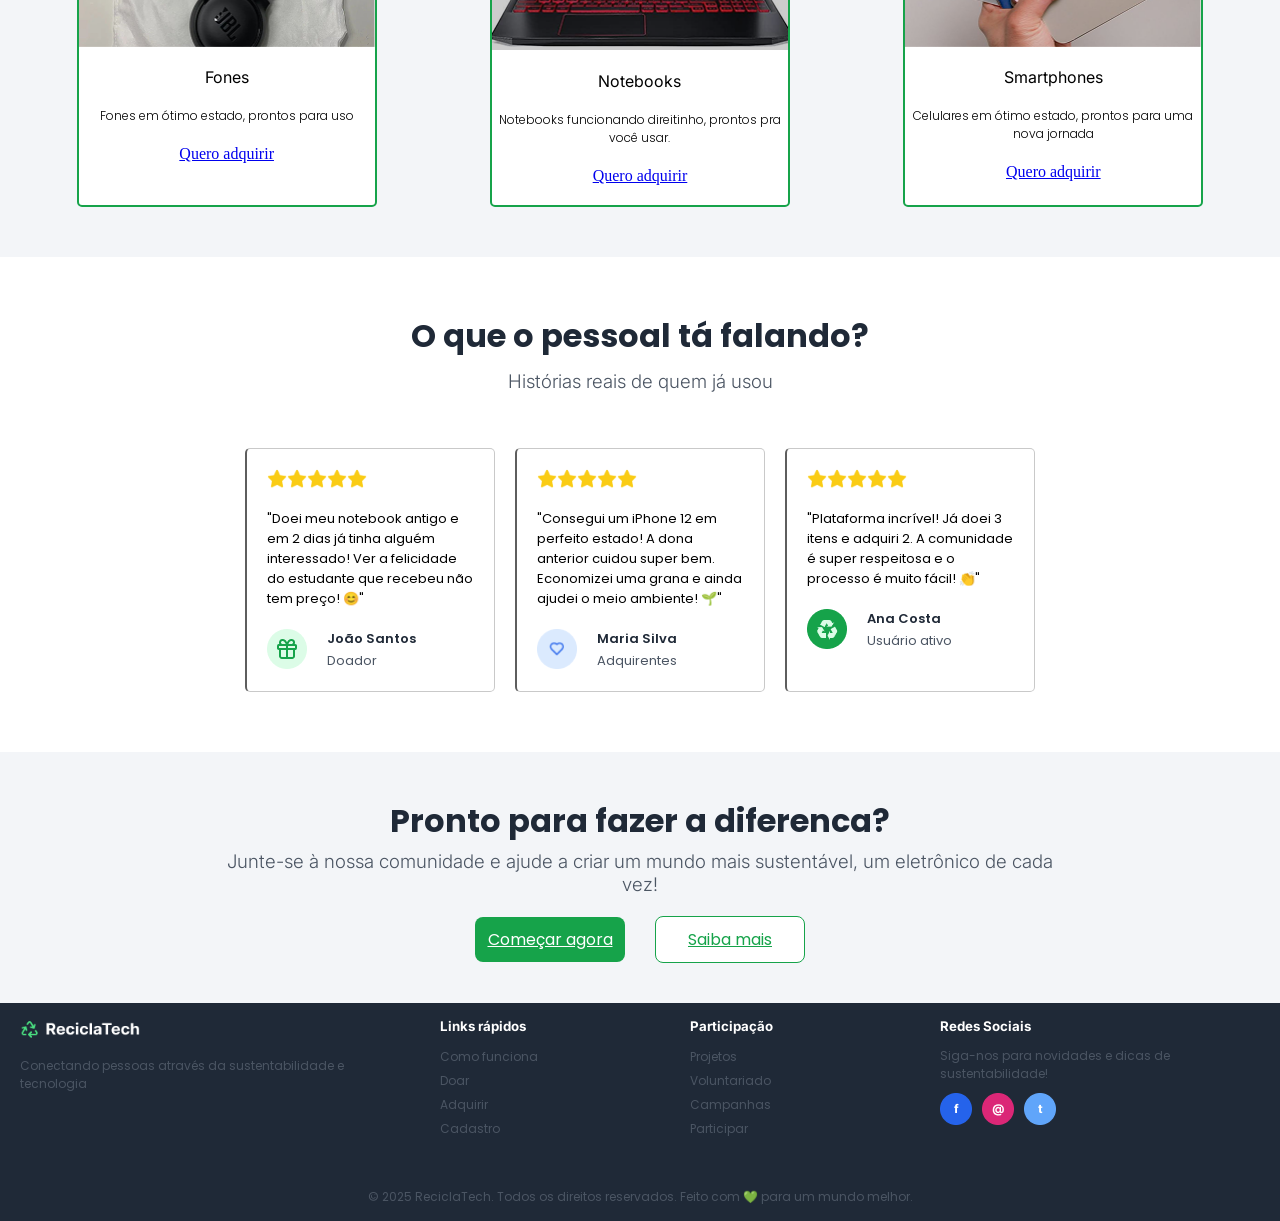
==== commit eea1811f: "Improve homepage navigation and accessibility" ====
--- a/index.html
+++ b/index.html
@@ -1,5 +1,5 @@
 <!DOCTYPE html>
-<html lang="PT-BR">
+<html lang="pt-BR">
 <head>
     <meta charset="UTF-8">
     <meta name="viewport" content="width=device-width, initial-scale=1.0">
@@ -19,14 +19,14 @@
 <body>
     <header>
         <img src="./image/Logo.png" alt="Logo">
-        <div class="container-menu">
+        <nav class="container-menu" aria-label="Navegação principal">
         <ul>
-            <li><a href="#">Como Funciona</a></li>
-            <li><a href="#">Doar</a></li>
-            <li><a href="#">Adquirir</a></li>
+            <li><a href="index.html" aria-current="page">Início</a></li>
+            <li><a href="projetos.html">Projetos</a></li>
+            <li><a href="cadastro.html">Cadastro</a></li>
         </ul>
-        <button type="button">Comecar Agora</button>
-        </div>
+        <a href="cadastro.html">Começar agora</a>
+        </nav>
     </header>
     <main>
     <section class="introducao">
@@ -34,13 +34,13 @@
         <h1>Dê uma segunda vida aos seus eletrônicos!</h1>
         <h2>Conectamos pessoas que querem doar eletrônicos em bom estado com quem precisa deles. Simples, gratuito e sustentável!</h2>
             <div class="botoes">
-            <button id="doar" type="submit">Quero doar <img src="./image/Icone de presente.png" alt="Icone de presente"></button>
-            <button id="adquirir" type="button">Quero Adquirir <img src="./image/icone de coracao azul.png" alt="Icone de coracao"></button>
+            <a id="doar" href="projetos.html#como-doar">Quero doar <img src="./image/Icone%20de%20presente.png" alt=""></a>
+            <a id="adquirir" href="#produtos">Quero Adquirir <img src="./image/icone%20de%20coracao%20azul.png" alt=""></a>
             </div>
         </div>
         <img class="reciclagem-inicio" src="./image/reciclagem.png" alt="simbolo de reciclagem com eletronicos">
     </section>
-    <section class="dados">
+    <section class="dados" aria-label="Resultados da comunidade">
         <div>
             <h2>2.5K+</h2>
             <p>Eletrônicos doados</p>
@@ -54,13 +54,13 @@
             <p>Satisfacao dos usuários</p>
         </div>
     </section>
-    <section class="function">
+    <section class="function" id="como-funciona">
         <h2>Como funciona?</h2>
         <h3>É mais fácil que trocar a pilha do controle!</h3>
     </section>
-    <section class="beneficios">
+    <section class="beneficios" aria-label="Orientações para doadores e adquirentes">
         <div class="doadores">
-            <h3><img src="./image/presente com fundo.png" alt="icone de presente com fundo verde">Para Doadores</h3>
+            <h3><img src="./image/presente%20com%20fundo.png" alt="icone de presente com fundo verde">Para Doadores</h3>
             <h4>Transforme seu "lixo eletrônico" no tesouro de alguém</h4>
             <ol>
                 <li>Cadastre seu eletrônico
@@ -75,7 +75,7 @@
             </ol>
         </div>
         <div class="adquirentes">
-            <h3><img src="./image/coracao com fundo.png" alt="Imageem de coracao com fundo azul">Para Adquirentes</h3>
+            <h3><img src="./image/coracao%20com%20fundo.png" alt="Imageem de coracao com fundo azul">Para Adquirentes</h3>
             <h4>Encontre o letrônico dos seus sonhos de graca</h4>
             <ol>
                 <li>Explore os itens
@@ -91,7 +91,7 @@
         </div>
     </section>
 
-    <section class="disponiveis">
+    <section class="disponiveis" id="produtos">
         <div class="title-produtos">
         <h2>Produtos disponiveis</h2>
         <h3>Categorias mais populares</h3>
@@ -101,19 +101,19 @@
                 <img src="./image/Fone.png" alt="fone de ouvido">
                 <h4>Fones</h4>
                 <p>Fones em ótimo estado, prontos para uso</p>
-                <button type="button">Quero adquirir</button>
+                <a href="cadastro.html">Quero adquirir</a>
             </div>
             <div class="notebooks">
                 <img src="./image/Notebook.png" alt="notebook">
                 <h4>Notebooks</h4>
                 <p>Notebooks funcionando direitinho, prontos pra você usar.</p>
-                <button type="button">Quero adquirir</button>
+                <a href="cadastro.html">Quero adquirir</a>
             </div>
             <div class="smartphones">
                 <img src="./image/Smartphones.png" alt="smartphones">
                 <h4>Smartphones</h4>
                 <p>Celulares em ótimo estado, prontos para uma nova jornada</p>
-                <button type="button">Quero adquirir</button>
+                <a href="cadastro.html">Quero adquirir</a>
             </div>
         </div>
     </section>
@@ -161,30 +161,33 @@
         <h2>Pronto para fazer a diferenca?</h2>
         <h3>Junte-se à nossa comunidade e ajude a criar um mundo mais sustentável, um eletrônico de cada vez!</h3>
         <div class="btn">
-            <button class="comecar" type="button">Comecar Agora</button>
-            <button class="mais" type="button">Saiba Mais</button>
-        </div>
-    </section>
-    <footer>
+            <a class="comecar" href="cadastro.html">Começar agora</a>
+            <a class="mais" href="projetos.html">Saiba mais</a>
+        </div>
+    </section>
+    </main>
+    <footer id="contato">
         <div class="rodape">
             <div>
             <img class="logo_branco" src="./image/logo_branco.png" alt="logo">
             <p>Conectando pessoas através da sustentabilidade e tecnologia</p>
             </div>
             <div>
-            <ul><h5>Links Rapidos</h5>
-            <li><a href="#">Como Funciona</a></li>
-            <li><a href="#">Doar</a></li>
-            <li><a href="#">Adquirir</a></li>
-            <li><a href="#">Contato</a></li>
+            <h5>Links rápidos</h5>
+            <ul>
+            <li><a href="index.html#como-funciona">Como funciona</a></li>
+            <li><a href="projetos.html#como-doar">Doar</a></li>
+            <li><a href="index.html#produtos">Adquirir</a></li>
+            <li><a href="cadastro.html">Cadastro</a></li>
             </ul>
             </div>
             <div>
-            <ul><h5>Suporte</h5>
-            <li> <a href="#">FAQ</a></li>
-            <li><a href="#">Termos de Uso</a></li>
-            <li><a href="#">Privacidade</a></li>
-            <li><a href="#">Ajuda</a></li>
+            <h5>Participação</h5>
+            <ul>
+            <li> <a href="projetos.html">Projetos</a></li>
+            <li><a href="projetos.html#voluntariado">Voluntariado</a></li>
+            <li><a href="projetos.html#campanhas">Campanhas</a></li>
+            <li><a href="cadastro.html">Participar</a></li>
             </ul>
             </div>
             <div>
@@ -200,6 +203,5 @@
         
         <p>© 2025 ReciclaTech. Todos os direitos reservados. Feito com 💚 para um mundo melhor.</p>
     </footer>
-    </main>
 </body>
 </html>
--- a/style.css
+++ b/style.css
@@ -2,6 +2,11 @@
   margin: 0;
   padding: 0;
   box-sizing: border-box;
+}
+
+button:hover {
+  cursor: pointer;
+  background-color: #035e24;
 }
 
 header {
@@ -16,12 +21,13 @@
   margin-top: 10px;
   margin-bottom: 10px;
   justify-content: space-between;
+  align-items: center;
   border-bottom: 1px solid #d1d1d1;
 }
 header .container-menu {
   display: flex;
   align-items: center;
-  gap: 40px;
+  gap: 20px;
 }
 header ul {
   display: flex;
@@ -35,17 +41,28 @@
   color: #4B5563;
 }
 header button {
+  width: 150px;
   background-color: #16A34A;
   color: white;
-  padding: 20px;
+  display: flex;
+  align-items: center;
+  justify-content: center;
   border: none;
+  padding-left: 10px;
+  padding-right: 10px;
+  padding-bottom: 10px;
+  padding-top: 10px;
   border-radius: 8px;
   font-family: "poppins";
-  margin-bottom: 10px;
+}
+header button:hover {
+  cursor: pointer;
+  background-color: #035e24;
 }
 header img {
-  width: 13vw;
-  height: 5vh;
+  width: 200px;
+  height: 40px;
+  display: block;
 }
 
 .introducao {
@@ -91,6 +108,10 @@
   border-radius: 8px;
   font-family: "poppins";
 }
+.introducao .botoes #doar:hover {
+  cursor: pointer;
+  background-color: #035e24;
+}
 .introducao .botoes #adquirir {
   width: 180px;
   background-color: white;
@@ -107,6 +128,11 @@
   border-radius: 8px;
   font-family: "poppins";
 }
+.introducao .botoes #adquirir:hover {
+  cursor: pointer;
+  background-color: #2563eb;
+  color: white;
+}
 
 .dados {
   background-color: #f3f5f8;
@@ -199,6 +225,7 @@
   width: 470px;
   height: 400px;
   background-color: #F3F5F8;
+  display: flex;
   flex-direction: column;
   justify-content: center;
   padding: 20px;
@@ -293,6 +320,10 @@
   color: white;
   font-family: "poppins";
 }
+.disponiveis .produtos button:hover {
+  cursor: pointer;
+  background-color: #035e24;
+}
 .disponiveis .produtos .fones {
   border: 2px solid #16A34A;
   border-radius: 5px;
@@ -304,7 +335,7 @@
   padding-bottom: 20px;
 }
 .disponiveis .produtos .fones img {
-  width: 300px;
+  width: 100%;
 }
 .disponiveis .produtos .notebooks {
   border: 2px solid #16A34A;
@@ -318,7 +349,7 @@
   padding-bottom: 20px;
 }
 .disponiveis .produtos .notebooks img {
-  width: 298px;
+  width: 100%;
 }
 .disponiveis .produtos .smartphones {
   border: 2px solid #16A34A;
@@ -332,7 +363,7 @@
   padding-bottom: 20px;
 }
 .disponiveis .produtos .smartphones img {
-  width: 298px;
+  width: 100%;
 }
 
 .comentario {
@@ -438,6 +469,10 @@
   border-radius: 8px;
   font-family: "poppins";
 }
+.saiba-mais .btn .comecar:hover {
+  cursor: pointer;
+  background-color: #035e24;
+}
 .saiba-mais .btn .mais {
   width: 150px;
   background-color: #ffffff;
@@ -447,6 +482,11 @@
   border-radius: 8px;
   font-family: "poppins";
 }
+.saiba-mais .btn .mais:hover {
+  cursor: pointer;
+  background-color: #16a34a;
+  color: #ffffff;
+}
 
 footer {
   padding-top: 15px;
@@ -498,12 +538,11 @@
   padding-top: 10px;
   gap: 10px;
 }
+footer .redes-sociais:hover {
+  cursor: pointer;
+}
 
 @media (max-width: 1000px) {
-  header img {
-    width: 100px;
-    height: 25px;
-  }
   .beneficios {
     flex-direction: column;
     margin: auto;
@@ -516,10 +555,10 @@
   }
   header .container-menu {
     display: flex;
-    justify-content: space-between;
+    gap: 20px;
   }
   header img {
-    width: 100px;
+    width: 120px;
     height: 25px;
   }
   .introducao {
@@ -547,10 +586,15 @@
 @media (max-width: 800px) {
   header {
     margin-bottom: 20px;
+    display: flex;
+    flex-direction: column;
+    gap: 10px;
   }
   header .container-menu {
     display: flex;
     flex-direction: column;
+    justify-items: center;
+    gap: 10px;
   }
   .introducao h1 {
     font-size: 2rem;
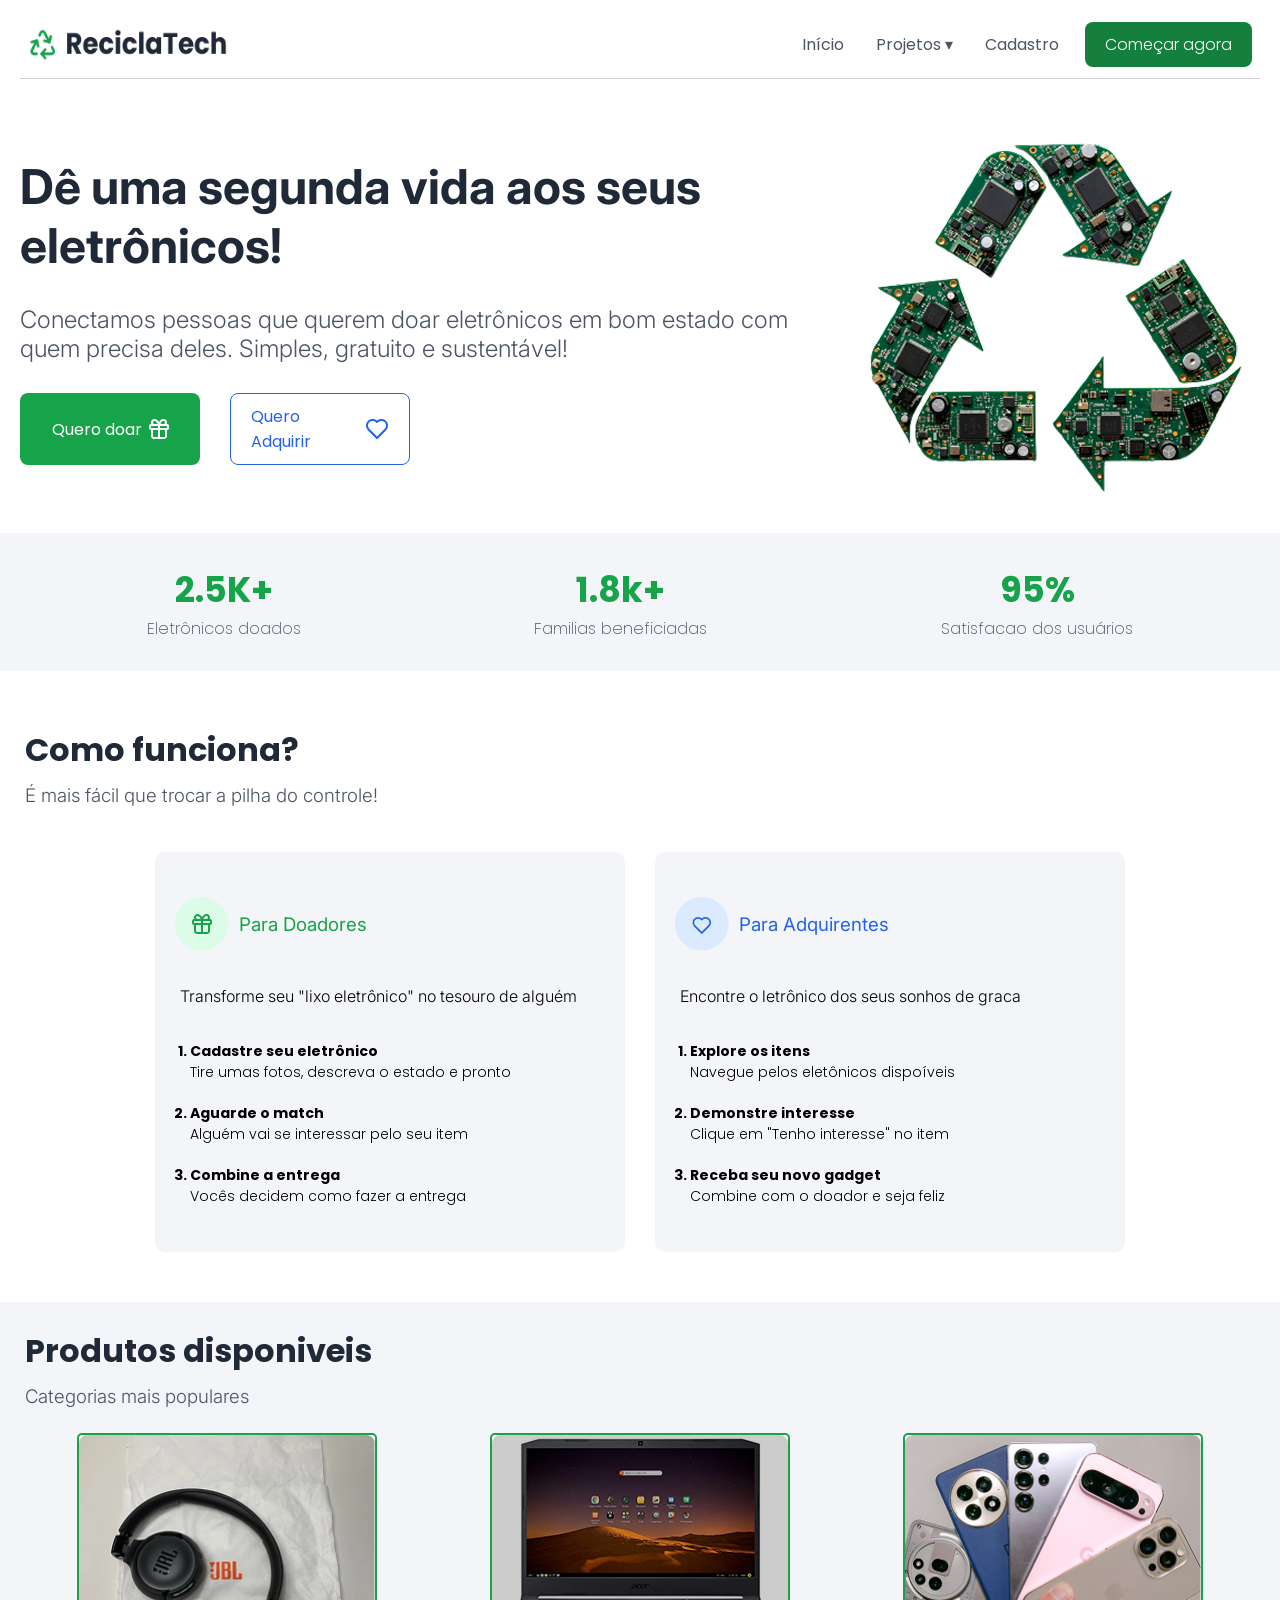
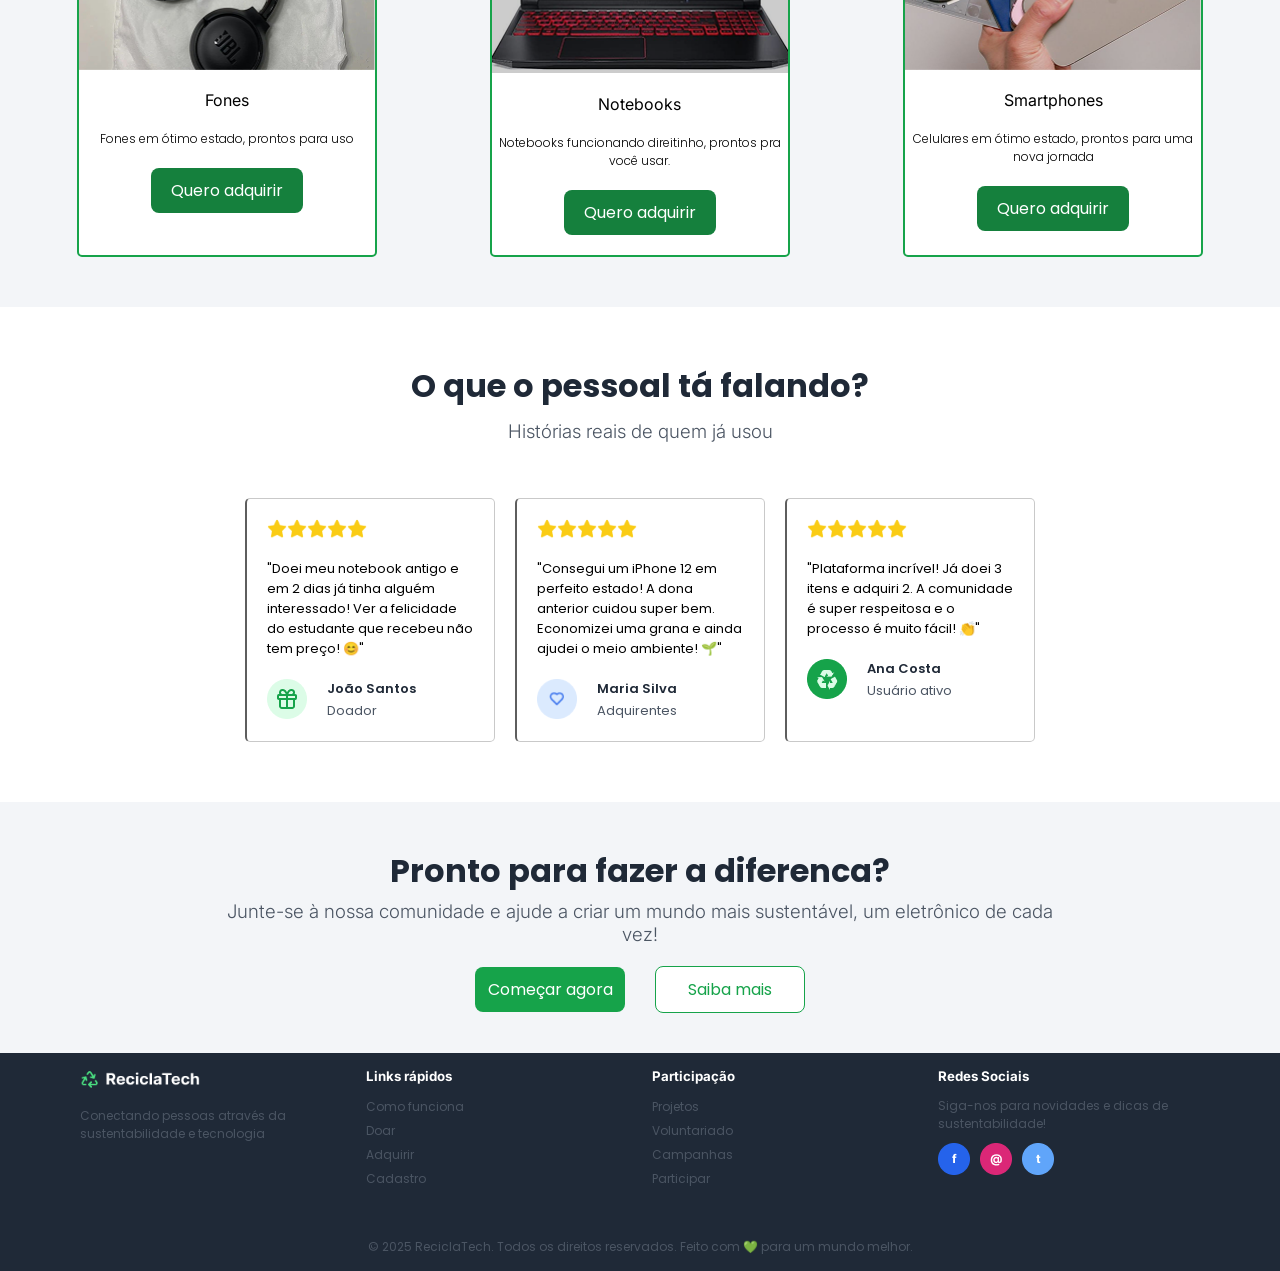
==== commit 9a218ccb: "Organiza diretórios e integra layout responsivo e feedback nativo" ====
--- a/index.html
+++ b/index.html
@@ -3,205 +3,10 @@
 <head>
     <meta charset="UTF-8">
     <meta name="viewport" content="width=device-width, initial-scale=1.0">
+    <meta http-equiv="refresh" content="0; url=html/index.html">
     <title>ReciclaTech</title>
-    <link rel="stylesheet" href="style.css">
-
-    <!-- fonte - Poppins -->
-    <link rel="preconnect" href="https://fonts.googleapis.com">
-<link rel="preconnect" href="https://fonts.gstatic.com" crossorigin>
-<link href="https://fonts.googleapis.com/css2?family=Montserrat:ital,wght@0,100..900;1,100..900&family=Poppins:ital,wght@0,100;0,200;0,300;0,400;0,500;0,600;0,700;0,800;0,900;1,100;1,200;1,300;1,400;1,500;1,600;1,700;1,800;1,900&display=swap" rel="stylesheet">
-
-<!-- Fonte - Inter -->
- <link rel="preconnect" href="https://fonts.googleapis.com">
-<link rel="preconnect" href="https://fonts.gstatic.com" crossorigin>
-<link href="https://fonts.googleapis.com/css2?family=Inter:ital,opsz,wght@0,14..32,100..900;1,14..32,100..900&family=Montserrat:ital,wght@0,100..900;1,100..900&family=Poppins:ital,wght@0,100;0,200;0,300;0,400;0,500;0,600;0,700;0,800;0,900;1,100;1,200;1,300;1,400;1,500;1,600;1,700;1,800;1,900&display=swap" rel="stylesheet">
 </head>
 <body>
-    <header>
-        <img src="./image/Logo.png" alt="Logo">
-        <nav class="container-menu" aria-label="Navegação principal">
-        <ul>
-            <li><a href="index.html" aria-current="page">Início</a></li>
-            <li><a href="projetos.html">Projetos</a></li>
-            <li><a href="cadastro.html">Cadastro</a></li>
-        </ul>
-        <a href="cadastro.html">Começar agora</a>
-        </nav>
-    </header>
-    <main>
-    <section class="introducao">
-        <div class="intro">
-        <h1>Dê uma segunda vida aos seus eletrônicos!</h1>
-        <h2>Conectamos pessoas que querem doar eletrônicos em bom estado com quem precisa deles. Simples, gratuito e sustentável!</h2>
-            <div class="botoes">
-            <a id="doar" href="projetos.html#como-doar">Quero doar <img src="./image/Icone%20de%20presente.png" alt=""></a>
-            <a id="adquirir" href="#produtos">Quero Adquirir <img src="./image/icone%20de%20coracao%20azul.png" alt=""></a>
-            </div>
-        </div>
-        <img class="reciclagem-inicio" src="./image/reciclagem.png" alt="simbolo de reciclagem com eletronicos">
-    </section>
-    <section class="dados" aria-label="Resultados da comunidade">
-        <div>
-            <h2>2.5K+</h2>
-            <p>Eletrônicos doados</p>
-        </div>
-        <div>
-            <h2>1.8k+</h2>
-            <p>Familias beneficiadas</p>
-        </div>
-        <div>
-            <h2>95%</h2>
-            <p>Satisfacao dos usuários</p>
-        </div>
-    </section>
-    <section class="function" id="como-funciona">
-        <h2>Como funciona?</h2>
-        <h3>É mais fácil que trocar a pilha do controle!</h3>
-    </section>
-    <section class="beneficios" aria-label="Orientações para doadores e adquirentes">
-        <div class="doadores">
-            <h3><img src="./image/presente%20com%20fundo.png" alt="icone de presente com fundo verde">Para Doadores</h3>
-            <h4>Transforme seu "lixo eletrônico" no tesouro de alguém</h4>
-            <ol>
-                <li>Cadastre seu eletrônico
-                    <p>Tire umas fotos, descreva o estado e pronto</p>
-                </li>
-                <li>Aguarde o match
-                    <p>Alguém vai se interessar pelo seu item</p>
-                </li>
-                <li>Combine a entrega
-                    <p>Vocês decidem como fazer a entrega</p>
-                </li>
-            </ol>
-        </div>
-        <div class="adquirentes">
-            <h3><img src="./image/coracao%20com%20fundo.png" alt="Imageem de coracao com fundo azul">Para Adquirentes</h3>
-            <h4>Encontre o letrônico dos seus sonhos de graca</h4>
-            <ol>
-                <li>Explore os itens
-                    <p>Navegue pelos eletônicos dispoíveis</p>
-                </li>
-                <li>Demonstre interesse
-                    <p>Clique em "Tenho interesse" no item</p>
-                </li>
-                <li>Receba seu novo gadget
-                    <p>Combine com o doador e seja feliz</p>
-                </li>
-            </ol>
-        </div>
-    </section>
-
-    <section class="disponiveis" id="produtos">
-        <div class="title-produtos">
-        <h2>Produtos disponiveis</h2>
-        <h3>Categorias mais populares</h3>
-        </div>
-        <div class="produtos">
-            <div class="fones">
-                <img src="./image/Fone.png" alt="fone de ouvido">
-                <h4>Fones</h4>
-                <p>Fones em ótimo estado, prontos para uso</p>
-                <a href="cadastro.html">Quero adquirir</a>
-            </div>
-            <div class="notebooks">
-                <img src="./image/Notebook.png" alt="notebook">
-                <h4>Notebooks</h4>
-                <p>Notebooks funcionando direitinho, prontos pra você usar.</p>
-                <a href="cadastro.html">Quero adquirir</a>
-            </div>
-            <div class="smartphones">
-                <img src="./image/Smartphones.png" alt="smartphones">
-                <h4>Smartphones</h4>
-                <p>Celulares em ótimo estado, prontos para uma nova jornada</p>
-                <a href="cadastro.html">Quero adquirir</a>
-            </div>
-        </div>
-    </section>
-
-    <section class="comentario">
-        <h2>O que o pessoal tá falando?</h2>
-        <h3>Histórias reais de quem já usou</h3>
-        <div class="comentarios">
-            <div class="coments">
-                <img class="star" src="./image/star.png" alt="5 estrelas de avaliacao">
-                <p>"Doei meu notebook antigo e em 2 dias já tinha alguém interessado! Ver a felicidade do estudante que recebeu não tem preço! 😊"</p>
-                <div class="user">
-                <img src="./image/icon_Doador.png" alt="icone presente">
-                        <div class="nomes">
-                        <p class="nome-user">João Santos</p>
-                        <p>Doador</p>
-                    </div>
-                </div> 
-            </div>
-            <div class="coments">
-                <img class="star" src="./image/star.png" alt="5 estrelas de avaliacao">
-                <p>"Consegui um iPhone 12 em perfeito estado! A dona anterior cuidou super bem. Economizei uma grana e ainda ajudei o meio ambiente! 🌱"</p>
-                <div class="user">
-                <img src="./image/icon_Adquirente.png" alt="icone coracao">
-                        <div class="nomes">
-                        <p class="nome-user">Maria Silva</p>
-                        <p>Adquirentes</p>
-                    </div>
-                </div>
-            </div>
-            <div class="coments">
-                <img class="star" src="./image/star.png" alt="5 estrelas de avaliacao">
-                <p>"Plataforma incrível! Já doei 3 itens e adquiri 2. A comunidade é super respeitosa e o processo é muito fácil! 👏"</p>
-                <div class="user">
-                <img src="./image/icon_userAtivo.png" alt="icone reciclagem">
-                    <div class="nomes">
-                        <p class="nome-user">Ana Costa</p>
-                        <p>Usuário ativo</p>
-                    </div>
-                </div>
-            </div>
-        </div>
-    </section>
-    <section class="saiba-mais">
-        <h2>Pronto para fazer a diferenca?</h2>
-        <h3>Junte-se à nossa comunidade e ajude a criar um mundo mais sustentável, um eletrônico de cada vez!</h3>
-        <div class="btn">
-            <a class="comecar" href="cadastro.html">Começar agora</a>
-            <a class="mais" href="projetos.html">Saiba mais</a>
-        </div>
-    </section>
-    </main>
-    <footer id="contato">
-        <div class="rodape">
-            <div>
-            <img class="logo_branco" src="./image/logo_branco.png" alt="logo">
-            <p>Conectando pessoas através da sustentabilidade e tecnologia</p>
-            </div>
-            <div>
-            <h5>Links rápidos</h5>
-            <ul>
-            <li><a href="index.html#como-funciona">Como funciona</a></li>
-            <li><a href="projetos.html#como-doar">Doar</a></li>
-            <li><a href="index.html#produtos">Adquirir</a></li>
-            <li><a href="cadastro.html">Cadastro</a></li>
-            </ul>
-            </div>
-            <div>
-            <h5>Participação</h5>
-            <ul>
-            <li> <a href="projetos.html">Projetos</a></li>
-            <li><a href="projetos.html#voluntariado">Voluntariado</a></li>
-            <li><a href="projetos.html#campanhas">Campanhas</a></li>
-            <li><a href="cadastro.html">Participar</a></li>
-            </ul>
-            </div>
-            <div>
-            <h5>Redes Sociais</h5>
-            <p>Siga-nos para novidades e dicas de sustentabilidade!</p>
-            <div class="redes-sociais">
-                <img src="./image/icon_facebook.png" alt="icone Facebook">
-                <img src="./image/icon_email.png" alt="icone email">
-                <img src="./image/icon_Twitter.png" alt="icone Twitter">
-            </div>
-            </div>
-        </div>
-        
-        <p>© 2025 ReciclaTech. Todos os direitos reservados. Feito com 💚 para um mundo melhor.</p>
-    </footer>
+    <p><a href="html/index.html">Acessar a ReciclaTech</a></p>
 </body>
-</html>+</html>
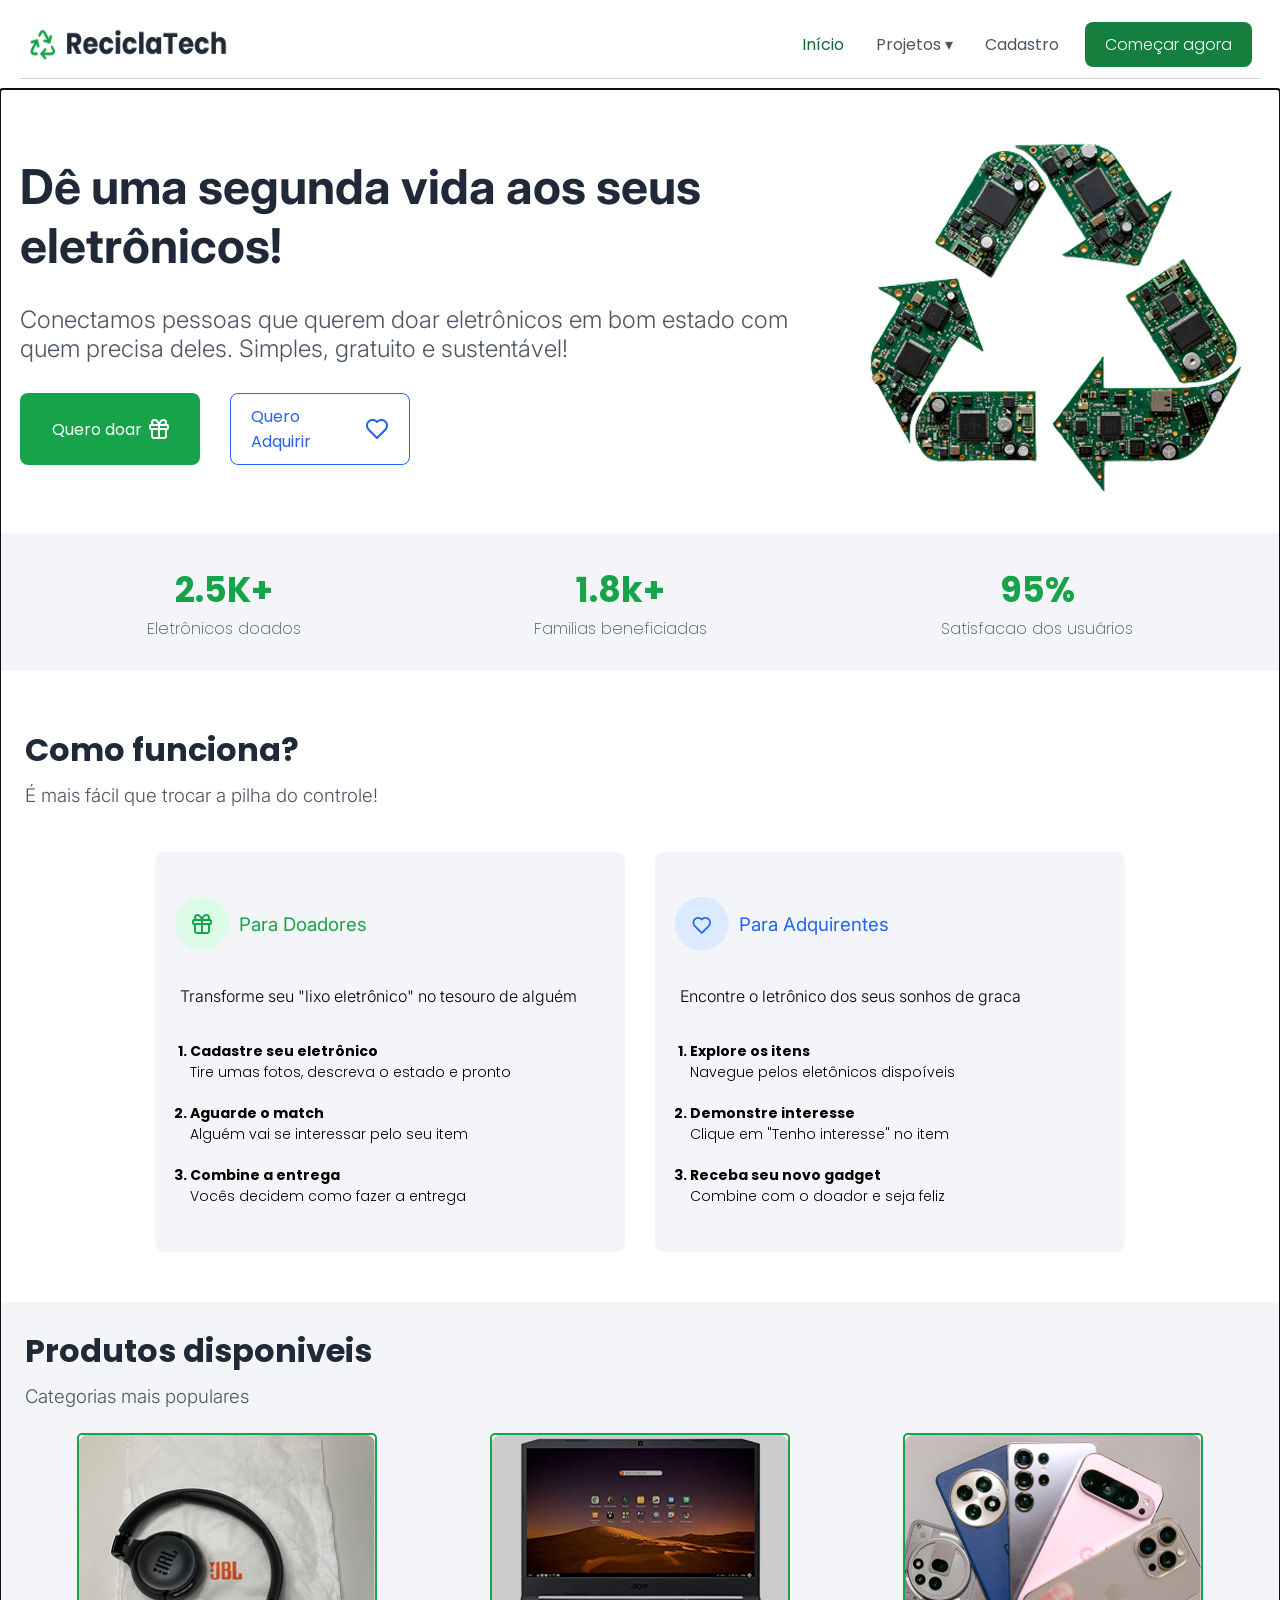
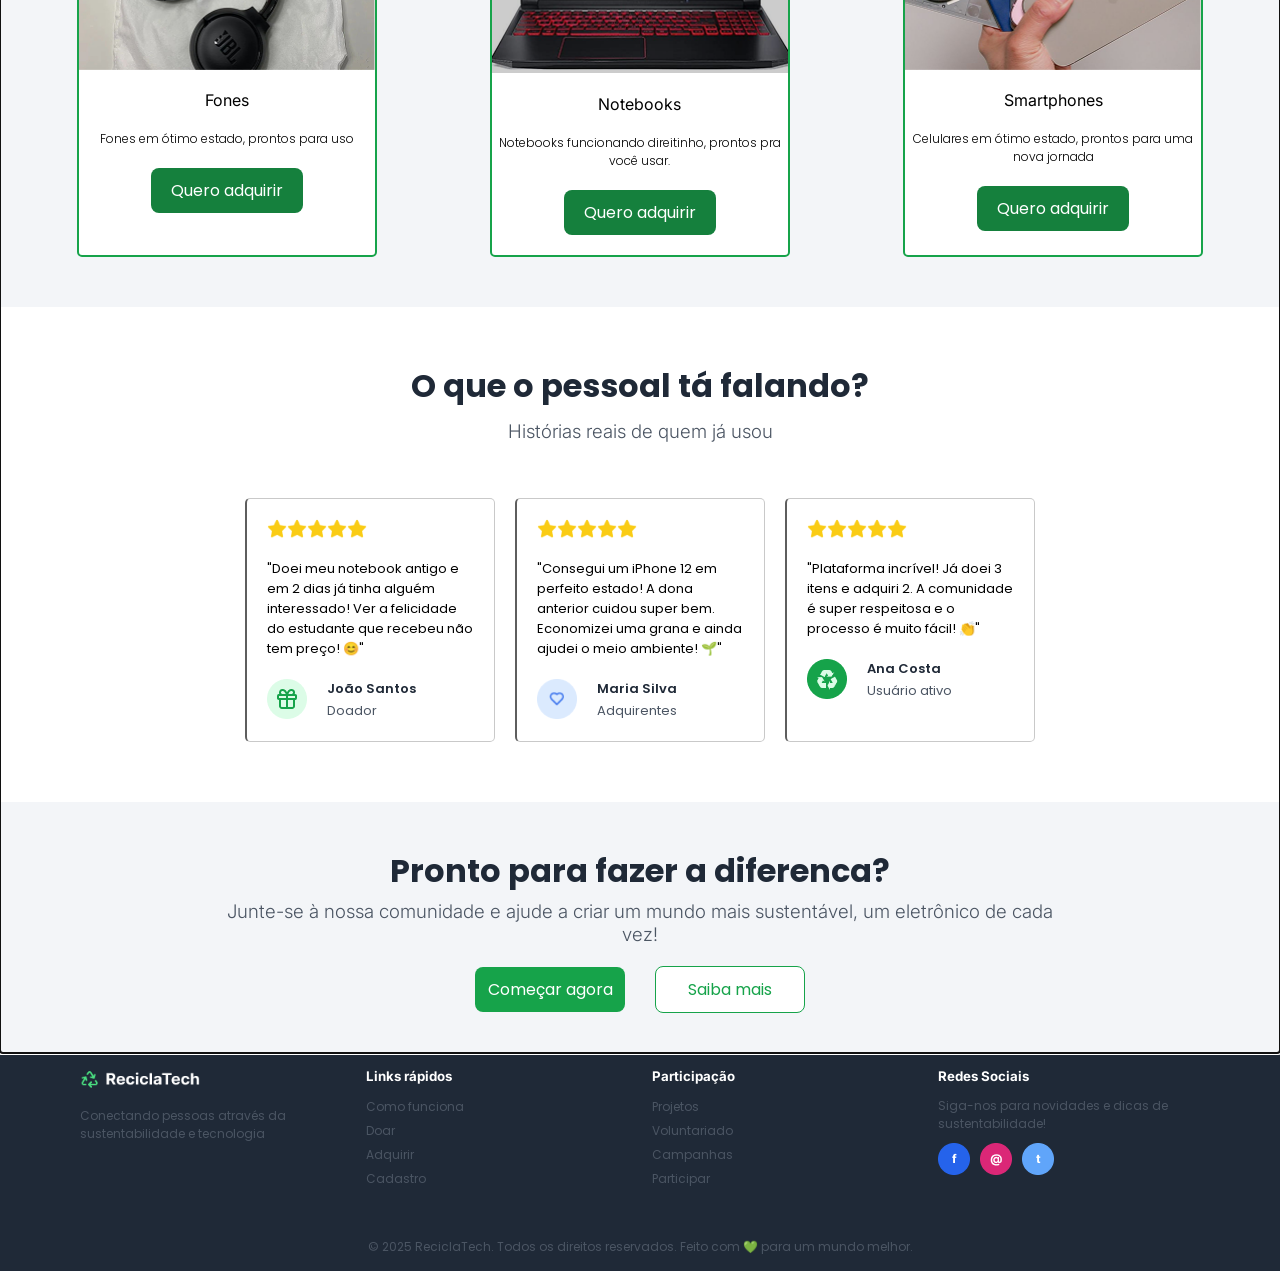
==== commit 527a4c24: "Implementa SPA simples e validação do formulário no submit" ====
--- a/index.html
+++ b/index.html
@@ -3,10 +3,237 @@
 <head>
     <meta charset="UTF-8">
     <meta name="viewport" content="width=device-width, initial-scale=1.0">
-    <meta http-equiv="refresh" content="0; url=html/index.html">
     <title>ReciclaTech</title>
+    <link rel="stylesheet" href="css/style.css">
+
+    <!-- fonte - Poppins -->
+    <link rel="preconnect" href="https://fonts.googleapis.com">
+<link rel="preconnect" href="https://fonts.gstatic.com" crossorigin>
+<link href="https://fonts.googleapis.com/css2?family=Montserrat:ital,wght@0,100..900;1,100..900&family=Poppins:ital,wght@0,100;0,200;0,300;0,400;0,500;0,600;0,700;0,800;0,900;1,100;1,200;1,300;1,400;1,500;1,600;1,700;1,800;1,900&display=swap" rel="stylesheet">
+
+<!-- Fonte - Inter -->
+ <link rel="preconnect" href="https://fonts.googleapis.com">
+<link rel="preconnect" href="https://fonts.gstatic.com" crossorigin>
+<link href="https://fonts.googleapis.com/css2?family=Inter:ital,opsz,wght@0,14..32,100..900;1,14..32,100..900&family=Montserrat:ital,wght@0,100..900;1,100..900&family=Poppins:ital,wght@0,100;0,200;0,300;0,400;0,500;0,600;0,700;0,800;0,900;1,100;1,200;1,300;1,400;1,500;1,600;1,700;1,800;1,900&display=swap" rel="stylesheet">
+    <script type="module" src="js/app.js"></script>
 </head>
-<body>
-    <p><a href="html/index.html">Acessar a ReciclaTech</a></p>
+<body data-pagina="inicio">
+    <header class="cabecalho">
+        <a href="#/inicio" aria-label="ReciclaTech — início"><img src="imagens/Logo.png" alt="ReciclaTech"></a>
+        <nav id="menu-principal" class="container-menu menu-desktop" aria-label="Navegação principal">
+            <ul class="menu-lista">
+                <li><a href="#/inicio" aria-current="page">Início</a></li>
+                <li>
+                    <details class="menu-dropdown">
+                        <summary>Projetos</summary>
+                        <ul class="submenu">
+                            <li><a href="#/projetos">Todos os projetos</a></li>
+                            <li><a href="#/projetos/voluntariado">Voluntariado</a></li>
+                            <li><a href="#/projetos/campanhas">Campanhas de doação</a></li>
+                            <li><a href="#/projetos/como-doar">Como doar</a></li>
+                        </ul>
+                    </details>
+                </li>
+                <li><a href="#/cadastro">Cadastro</a></li>
+            </ul>
+            <a href="#/cadastro">Começar agora</a>
+        </nav>
+        <details class="menu-movel">
+            <summary class="menu-toggle"><span aria-hidden="true">☰</span> Menu</summary>
+        <nav id="menu-movel" class="container-menu" aria-label="Navegação principal">
+            <ul class="menu-lista">
+                <li><a href="#/inicio" aria-current="page">Início</a></li>
+                <li>
+                    <details class="menu-dropdown">
+                        <summary>Projetos</summary>
+                        <ul class="submenu">
+                            <li><a href="#/projetos">Todos os projetos</a></li>
+                            <li><a href="#/projetos/voluntariado">Voluntariado</a></li>
+                            <li><a href="#/projetos/campanhas">Campanhas de doação</a></li>
+                            <li><a href="#/projetos/como-doar">Como doar</a></li>
+                        </ul>
+                    </details>
+                </li>
+                <li><a href="#/cadastro">Cadastro</a></li>
+            </ul>
+            <a href="#/cadastro">Começar agora</a>
+        </nav>
+        </details>
+    </header>
+    <main id="app" tabindex="-1">
+    <section class="introducao">
+        <div class="intro">
+        <h1>Dê uma segunda vida aos seus eletrônicos!</h1>
+        <h2>Conectamos pessoas que querem doar eletrônicos em bom estado com quem precisa deles. Simples, gratuito e sustentável!</h2>
+            <div class="botoes">
+            <a id="doar" href="#/projetos/como-doar">Quero doar <img src="imagens/Icone%20de%20presente.png" alt=""></a>
+            <a id="adquirir" href="#/inicio/produtos">Quero Adquirir <img src="imagens/icone%20de%20coracao%20azul.png" alt=""></a>
+            </div>
+        </div>
+        <img class="reciclagem-inicio" src="imagens/reciclagem.png" alt="simbolo de reciclagem com eletronicos">
+    </section>
+    <section class="dados" aria-label="Resultados da comunidade">
+        <div>
+            <h2>2.5K+</h2>
+            <p>Eletrônicos doados</p>
+        </div>
+        <div>
+            <h2>1.8k+</h2>
+            <p>Familias beneficiadas</p>
+        </div>
+        <div>
+            <h2>95%</h2>
+            <p>Satisfacao dos usuários</p>
+        </div>
+    </section>
+    <section class="function" id="como-funciona">
+        <h2>Como funciona?</h2>
+        <h3>É mais fácil que trocar a pilha do controle!</h3>
+    </section>
+    <section class="beneficios" aria-label="Orientações para doadores e adquirentes">
+        <div class="doadores">
+            <h3><img src="imagens/presente%20com%20fundo.png" alt="icone de presente com fundo verde">Para Doadores</h3>
+            <h4>Transforme seu "lixo eletrônico" no tesouro de alguém</h4>
+            <ol>
+                <li>Cadastre seu eletrônico
+                    <p>Tire umas fotos, descreva o estado e pronto</p>
+                </li>
+                <li>Aguarde o match
+                    <p>Alguém vai se interessar pelo seu item</p>
+                </li>
+                <li>Combine a entrega
+                    <p>Vocês decidem como fazer a entrega</p>
+                </li>
+            </ol>
+        </div>
+        <div class="adquirentes">
+            <h3><img src="imagens/coracao%20com%20fundo.png" alt="Imageem de coracao com fundo azul">Para Adquirentes</h3>
+            <h4>Encontre o letrônico dos seus sonhos de graca</h4>
+            <ol>
+                <li>Explore os itens
+                    <p>Navegue pelos eletônicos dispoíveis</p>
+                </li>
+                <li>Demonstre interesse
+                    <p>Clique em "Tenho interesse" no item</p>
+                </li>
+                <li>Receba seu novo gadget
+                    <p>Combine com o doador e seja feliz</p>
+                </li>
+            </ol>
+        </div>
+    </section>
+
+    <section class="disponiveis" id="produtos">
+        <div class="title-produtos">
+        <h2>Produtos disponiveis</h2>
+        <h3>Categorias mais populares</h3>
+        </div>
+        <div class="produtos">
+            <div class="fones">
+                <img src="imagens/Fone.png" alt="fone de ouvido">
+                <h4>Fones</h4>
+                <p>Fones em ótimo estado, prontos para uso</p>
+                <a href="#/cadastro">Quero adquirir</a>
+            </div>
+            <div class="notebooks">
+                <img src="imagens/Notebook.png" alt="notebook">
+                <h4>Notebooks</h4>
+                <p>Notebooks funcionando direitinho, prontos pra você usar.</p>
+                <a href="#/cadastro">Quero adquirir</a>
+            </div>
+            <div class="smartphones">
+                <img src="imagens/Smartphones.png" alt="smartphones">
+                <h4>Smartphones</h4>
+                <p>Celulares em ótimo estado, prontos para uma nova jornada</p>
+                <a href="#/cadastro">Quero adquirir</a>
+            </div>
+        </div>
+    </section>
+
+    <section class="comentario">
+        <h2>O que o pessoal tá falando?</h2>
+        <h3>Histórias reais de quem já usou</h3>
+        <div class="comentarios">
+            <div class="coments">
+                <img class="star" src="imagens/star.png" alt="5 estrelas de avaliacao">
+                <p>"Doei meu notebook antigo e em 2 dias já tinha alguém interessado! Ver a felicidade do estudante que recebeu não tem preço! 😊"</p>
+                <div class="user">
+                <img src="imagens/icon_Doador.png" alt="icone presente">
+                        <div class="nomes">
+                        <p class="nome-user">João Santos</p>
+                        <p>Doador</p>
+                    </div>
+                </div>
+            </div>
+            <div class="coments">
+                <img class="star" src="imagens/star.png" alt="5 estrelas de avaliacao">
+                <p>"Consegui um iPhone 12 em perfeito estado! A dona anterior cuidou super bem. Economizei uma grana e ainda ajudei o meio ambiente! 🌱"</p>
+                <div class="user">
+                <img src="imagens/icon_Adquirente.png" alt="icone coracao">
+                        <div class="nomes">
+                        <p class="nome-user">Maria Silva</p>
+                        <p>Adquirentes</p>
+                    </div>
+                </div>
+            </div>
+            <div class="coments">
+                <img class="star" src="imagens/star.png" alt="5 estrelas de avaliacao">
+                <p>"Plataforma incrível! Já doei 3 itens e adquiri 2. A comunidade é super respeitosa e o processo é muito fácil! 👏"</p>
+                <div class="user">
+                <img src="imagens/icon_userAtivo.png" alt="icone reciclagem">
+                    <div class="nomes">
+                        <p class="nome-user">Ana Costa</p>
+                        <p>Usuário ativo</p>
+                    </div>
+                </div>
+            </div>
+        </div>
+    </section>
+    <section class="saiba-mais">
+        <h2>Pronto para fazer a diferenca?</h2>
+        <h3>Junte-se à nossa comunidade e ajude a criar um mundo mais sustentável, um eletrônico de cada vez!</h3>
+        <div class="btn">
+            <a class="comecar" href="#/cadastro">Começar agora</a>
+            <a class="mais" href="#/projetos">Saiba mais</a>
+        </div>
+    </section>
+    </main>
+    <footer id="contato">
+        <div class="rodape">
+            <div>
+            <img class="logo_branco" src="imagens/logo_branco.png" alt="logo">
+            <p>Conectando pessoas através da sustentabilidade e tecnologia</p>
+            </div>
+            <div>
+            <h5>Links rápidos</h5>
+            <ul>
+            <li><a href="#/inicio/como-funciona">Como funciona</a></li>
+            <li><a href="#/projetos/como-doar">Doar</a></li>
+            <li><a href="#/inicio/produtos">Adquirir</a></li>
+            <li><a href="#/cadastro">Cadastro</a></li>
+            </ul>
+            </div>
+            <div>
+            <h5>Participação</h5>
+            <ul>
+            <li> <a href="#/projetos">Projetos</a></li>
+            <li><a href="#/projetos/voluntariado">Voluntariado</a></li>
+            <li><a href="#/projetos/campanhas">Campanhas</a></li>
+            <li><a href="#/cadastro">Participar</a></li>
+            </ul>
+            </div>
+            <div>
+            <h5>Redes Sociais</h5>
+            <p>Siga-nos para novidades e dicas de sustentabilidade!</p>
+            <div class="redes-sociais">
+                <img src="imagens/icon_facebook.png" alt="icone Facebook">
+                <img src="imagens/icon_email.png" alt="icone email">
+                <img src="imagens/icon_Twitter.png" alt="icone Twitter">
+            </div>
+            </div>
+        </div>
+
+        <p>© 2025 ReciclaTech. Todos os direitos reservados. Feito com 💚 para um mundo melhor.</p>
+    </footer>
 </body>
 </html>
--- a/css/style.css
+++ b/css/style.css
@@ -0,0 +1,1365 @@
+@charset "UTF-8";
+* {
+  margin: 0;
+  padding: 0;
+  box-sizing: border-box;
+}
+
+button:hover {
+  cursor: pointer;
+  background-color: #035e24;
+}
+
+header {
+  font-family: "poppins";
+  font-style: normal;
+  font-weight: 300;
+  display: flex;
+  text-align: center;
+  padding: 0.6%;
+  margin-left: 20px;
+  margin-right: 20px;
+  margin-top: 10px;
+  margin-bottom: 10px;
+  justify-content: space-between;
+  align-items: center;
+  border-bottom: 1px solid #d1d1d1;
+}
+header .container-menu {
+  display: flex;
+  align-items: center;
+  gap: 20px;
+}
+header ul {
+  display: flex;
+  align-items: center;
+  list-style: none;
+  padding: 2px;
+  gap: 30px;
+}
+header ul a {
+  text-decoration: none;
+  color: #4B5563;
+}
+header button {
+  width: 150px;
+  background-color: #16A34A;
+  color: white;
+  display: flex;
+  align-items: center;
+  justify-content: center;
+  border: none;
+  padding-left: 10px;
+  padding-right: 10px;
+  padding-bottom: 10px;
+  padding-top: 10px;
+  border-radius: 8px;
+  font-family: "poppins";
+}
+header button:hover {
+  cursor: pointer;
+  background-color: #035e24;
+}
+header img {
+  width: 200px;
+  height: 40px;
+  display: block;
+}
+
+.introducao {
+  display: flex;
+  font-family: "inter";
+  justify-content: space-around;
+  align-items: center;
+  margin-left: 20px;
+  margin-right: 20px;
+  margin-top: 10px;
+  margin-bottom: 10px;
+}
+.introducao h1 {
+  color: #1F2937;
+  font-weight: bold;
+  font-size: 3rem;
+}
+.introducao h2 {
+  color: #4B5563;
+  font-weight: 300;
+  margin-top: 30px;
+  margin-bottom: 30px;
+}
+.introducao .botoes {
+  display: flex;
+  justify-content: initial;
+  gap: 30px;
+  font-family: "poppins";
+}
+.introducao .botoes #doar {
+  width: 180px;
+  background-color: #16A34A;
+  color: white;
+  display: flex;
+  align-items: center;
+  justify-content: center;
+  gap: 7px;
+  border: none;
+  padding-left: 20px;
+  padding-right: 20px;
+  padding-bottom: 10px;
+  padding-top: 10px;
+  border-radius: 8px;
+  font-family: "poppins";
+}
+.introducao .botoes #doar:hover {
+  cursor: pointer;
+  background-color: #035e24;
+}
+.introducao .botoes #adquirir {
+  width: 180px;
+  background-color: white;
+  color: #2563EB;
+  display: flex;
+  align-items: center;
+  justify-content: center;
+  gap: 7px;
+  border: 1px solid #2563EB;
+  padding-left: 20px;
+  padding-right: 20px;
+  padding-bottom: 10px;
+  padding-top: 10px;
+  border-radius: 8px;
+  font-family: "poppins";
+}
+.introducao .botoes #adquirir:hover {
+  cursor: pointer;
+  background-color: #2563EB;
+  color: white;
+}
+
+.dados {
+  background-color: #f3f5f8;
+  display: flex;
+  justify-content: space-around;
+  padding: 30px;
+}
+.dados h2 {
+  font-family: "poppins";
+  color: #16a34a;
+  font-size: 35px;
+}
+.dados p {
+  color: #4B5563;
+  font-family: "poppins";
+  font-weight: 200;
+}
+.dados div {
+  display: flex;
+  justify-content: center;
+  flex-direction: column;
+  align-items: center;
+}
+
+.function {
+  margin-left: 20px;
+  margin-right: 20px;
+  margin-top: 50px;
+  margin-bottom: 40px;
+}
+.function h2 {
+  color: #1F2937;
+  font-family: "poppins";
+  font-size: 2rem;
+  padding: 5px;
+}
+.function h3 {
+  color: #4B5563;
+  font-family: "inter";
+  font-weight: 300;
+  padding: 5px;
+}
+
+.beneficios {
+  display: flex;
+  justify-content: center;
+  align-items: start;
+  gap: 30px;
+}
+.beneficios .doadores {
+  width: 470px;
+  height: 400px;
+  background-color: #F3F5F8;
+  display: flex;
+  flex-direction: column;
+  justify-content: center;
+  padding: 20px;
+  border-radius: 10px;
+}
+.beneficios .doadores h3 {
+  font-family: "inter";
+  font-weight: 400;
+  color: #16a34a;
+  display: flex;
+  align-items: center;
+  gap: 10px;
+}
+.beneficios .doadores h4 {
+  font-family: "inter";
+  font-weight: 300;
+  font-size: 16px;
+  padding-bottom: 30px;
+  padding-top: 30px;
+  margin: 5px;
+}
+.beneficios .doadores ol {
+  margin-left: 15px;
+  display: flex;
+  flex-direction: column;
+  gap: 20px;
+  font-family: "poppins";
+  font-weight: bold;
+  font-size: 14px;
+}
+.beneficios .doadores ol P {
+  font-weight: 300;
+  font-size: 14px;
+}
+.beneficios .adquirentes {
+  width: 470px;
+  height: 400px;
+  background-color: #F3F5F8;
+  display: flex;
+  flex-direction: column;
+  justify-content: center;
+  padding: 20px;
+  border-radius: 10px;
+}
+.beneficios .adquirentes h3 {
+  font-family: "inter";
+  font-weight: 400;
+  color: #2563EB;
+  display: flex;
+  align-items: center;
+  gap: 10px;
+}
+.beneficios .adquirentes h4 {
+  font-family: "inter";
+  font-weight: 300;
+  font-size: 16px;
+  padding-bottom: 30px;
+  padding-top: 30px;
+  margin: 5px;
+}
+.beneficios .adquirentes ol {
+  margin-left: 15px;
+  display: flex;
+  flex-direction: column;
+  gap: 20px;
+  font-family: "poppins";
+  font-weight: bold;
+  font-size: 14px;
+}
+.beneficios .adquirentes ol P {
+  font-weight: 300;
+  font-size: 14px;
+}
+
+.disponiveis {
+  background-color: #F3F5F8;
+  margin-top: 50px;
+  margin-bottom: 50px;
+  padding-bottom: 50px;
+  padding-top: 20px;
+  display: flex;
+  flex-direction: column;
+  gap: 20px;
+}
+.disponiveis .title-produtos {
+  margin-left: 20px;
+  margin-right: 20px;
+}
+.disponiveis .title-produtos h2 {
+  color: #1F2937;
+  font-family: "poppins";
+  font-size: 2rem;
+  padding: 5px;
+}
+.disponiveis .title-produtos h3 {
+  color: #4B5563;
+  font-family: "inter";
+  font-weight: 300;
+  padding: 5px;
+}
+.disponiveis .produtos {
+  margin-left: 20px;
+  margin-right: 20px;
+  display: flex;
+  flex-direction: row;
+  justify-content: space-around;
+}
+.disponiveis .produtos h4 {
+  font-family: "inter";
+  font-weight: 400;
+  font-size: 16px;
+  padding-bottom: 20px;
+  padding-top: 20px;
+}
+.disponiveis .produtos p {
+  font-family: "poppins";
+  font-weight: 300;
+  font-size: 12px;
+  padding-bottom: 20px;
+}
+.disponiveis .produtos button {
+  display: flex;
+  justify-content: center;
+  padding-bottom: 7px;
+  padding-top: 7px;
+  padding-right: 25px;
+  padding-left: 25px;
+  border: none;
+  border-radius: 5px;
+  background-color: #16A34A;
+  color: white;
+  font-family: "poppins";
+}
+.disponiveis .produtos button:hover {
+  cursor: pointer;
+  background-color: #035e24;
+}
+.disponiveis .produtos .fones {
+  border: 2px solid #16A34A;
+  border-radius: 5px;
+}
+.disponiveis .produtos .fones img {
+  width: 100%;
+}
+.disponiveis .produtos .fones {
+  width: 300px;
+  display: flex;
+  flex-direction: column;
+  align-items: center;
+  background-color: white;
+  padding-bottom: 20px;
+}
+.disponiveis .produtos .notebooks {
+  border: 2px solid #16A34A;
+  border-radius: 5px;
+}
+.disponiveis .produtos .notebooks img {
+  width: 100%;
+}
+.disponiveis .produtos .notebooks {
+  width: 300px;
+  display: flex;
+  flex-direction: column;
+  align-items: center;
+  text-align: center;
+  background-color: white;
+  padding-bottom: 20px;
+}
+.disponiveis .produtos .smartphones {
+  border: 2px solid #16A34A;
+  border-radius: 5px;
+}
+.disponiveis .produtos .smartphones img {
+  width: 100%;
+}
+.disponiveis .produtos .smartphones {
+  width: 300px;
+  display: flex;
+  flex-direction: column;
+  align-items: center;
+  text-align: center;
+  background-color: white;
+  padding-bottom: 20px;
+}
+
+.comentario {
+  margin-left: 20px;
+  margin-right: 20px;
+  display: flex;
+  flex-direction: column;
+  align-items: center;
+}
+.comentario h2 {
+  color: #1F2937;
+  font-family: "poppins";
+  font-size: 2rem;
+  padding: 5px;
+}
+.comentario h3 {
+  color: #4B5563;
+  font-family: "inter";
+  font-weight: 300;
+  padding: 5px;
+  margin-bottom: 40px;
+}
+.comentario .comentarios {
+  display: flex;
+  justify-content: space-around;
+}
+.comentario .star {
+  width: 100px;
+}
+.comentario .coments {
+  width: 250px;
+  border: 1px solid #c9c9c9;
+  border-left: 2px solid #5e5e5e;
+  border-radius: 5px;
+  padding: 20px;
+  margin: 10px;
+  display: flex;
+  flex-direction: column;
+  justify-content: start;
+  gap: 20px;
+}
+.comentario .user {
+  display: flex;
+  justify-content: start;
+  gap: 20px;
+}
+.comentario .user img {
+  width: 40px;
+  height: 40px;
+}
+.comentario .nome-user {
+  font-weight: 600;
+  color: #1F2937;
+}
+.comentario .nomes {
+  display: flex;
+  flex-direction: column;
+  gap: 2px;
+  font-weight: 400;
+  color: #4B5563;
+}
+.comentario p {
+  font-family: "poppins";
+  font-size: 13px;
+}
+
+.saiba-mais {
+  background-color: #F3F5F8;
+  margin-top: 50px;
+  padding: 20px;
+  padding-bottom: 40px;
+  padding-top: 40px;
+  display: flex;
+  flex-direction: column;
+  align-items: center;
+  text-align: center;
+}
+.saiba-mais h2 {
+  color: #1F2937;
+  font-family: "poppins";
+  font-size: 2rem;
+  padding: 5px;
+}
+.saiba-mais h3 {
+  color: #4B5563;
+  font-family: "inter";
+  font-weight: 300;
+  padding-left: 200px;
+  padding-right: 200px;
+  margin-bottom: 20px;
+}
+.saiba-mais .btn {
+  display: flex;
+  align-items: center;
+  gap: 30px;
+}
+.saiba-mais .btn .comecar {
+  width: 150px;
+  background-color: #16A34A;
+  color: white;
+  padding: 10px;
+  border: none;
+  border-radius: 8px;
+  font-family: "poppins";
+}
+.saiba-mais .btn .comecar:hover {
+  cursor: pointer;
+  background-color: #035e24;
+}
+.saiba-mais .btn .mais {
+  width: 150px;
+  background-color: #ffffff;
+  border: 1px solid #16A34A;
+  color: #16A34A;
+  padding: 10px;
+  border-radius: 8px;
+  font-family: "poppins";
+}
+.saiba-mais .btn .mais:hover {
+  cursor: pointer;
+  background-color: #16A34A;
+  color: #ffffff;
+}
+
+footer {
+  padding-top: 15px;
+  padding-left: 20px;
+  padding-right: 20px;
+  padding-bottom: 15px;
+  background-color: #1F2937;
+  display: flex;
+  flex-direction: column;
+  align-items: center;
+  gap: 50px;
+}
+footer .rodape {
+  display: flex;
+  gap: 50px;
+}
+footer .logo_branco {
+  width: 120px;
+  padding-bottom: 13px;
+}
+footer h5 {
+  font-family: "inter";
+  font-weight: bold;
+  color: white;
+  padding-bottom: 13px;
+}
+footer p {
+  font-family: "poppins";
+  font-size: 12px;
+  color: #4B5563;
+}
+footer ul {
+  width: 200px;
+  display: flex;
+  flex-direction: column;
+  gap: 5px;
+  list-style: none;
+}
+footer ul a {
+  text-decoration: none;
+  color: white;
+  font-family: "Poppins";
+  font-size: 12px;
+  color: #4B5563;
+}
+footer .redes-sociais {
+  display: flex;
+  justify-content: start;
+  padding-top: 10px;
+  gap: 10px;
+}
+footer .redes-sociais:hover {
+  cursor: pointer;
+}
+
+@media (max-width: 1000px) {
+  .beneficios {
+    flex-direction: column;
+    margin: auto;
+    align-items: center;
+  }
+}
+@media (max-width: 920px) {
+  header {
+    flex-direction: column;
+  }
+  header .container-menu {
+    display: flex;
+    gap: 20px;
+  }
+  header img {
+    width: 120px;
+    height: 25px;
+  }
+  .introducao {
+    flex-direction: column;
+    align-items: center;
+    text-align: center;
+  }
+  .introducao .intro {
+    align-items: center;
+  }
+  .introducao .intro .botoes {
+    display: flex;
+    flex-direction: column;
+    align-items: center;
+  }
+  .disponiveis .produtos {
+    flex-direction: column;
+    align-items: center;
+    gap: 20px;
+  }
+  .comentarios {
+    flex-direction: column;
+  }
+}
+@media (max-width: 800px) {
+  header {
+    margin-bottom: 20px;
+    display: flex;
+    flex-direction: column;
+    gap: 10px;
+  }
+  header .container-menu {
+    display: flex;
+    flex-direction: column;
+    justify-items: center;
+    gap: 10px;
+  }
+  .introducao h1 {
+    font-size: 2rem;
+  }
+  .introducao h2 {
+    font-size: 1rem;
+  }
+  .introducao .reciclagem-inicio {
+    width: 300px;
+  }
+  .dados h2 {
+    font-size: 20px;
+  }
+  .dados p {
+    font-size: 10px;
+  }
+  .saiba-mais h3 {
+    padding: 10px;
+  }
+  footer .rodape {
+    flex-direction: column;
+  }
+  .beneficios .doadores {
+    width: 400px;
+  }
+  .beneficios .adquirentes {
+    width: 400px;
+  }
+}
+header .container-menu > a,
+.disponiveis .produtos > div > a {
+  display: inline-flex;
+  justify-content: center;
+  padding: 10px 20px;
+  border-radius: 8px;
+  background: #15803d;
+  color: #fff;
+  font-family: "Poppins", sans-serif;
+  text-decoration: none;
+}
+header .container-menu > a:hover,
+.disponiveis .produtos > div > a:hover {
+  background: #166534;
+}
+
+.introducao .botoes a,
+.saiba-mais .btn a {
+  text-decoration: none;
+}
+
+a:focus-visible,
+button:focus-visible {
+  outline: 3px solid #2563eb;
+  outline-offset: 4px;
+}
+
+.pagina-interna {
+  background: #fff;
+}
+.pagina-interna .pular-conteudo {
+  position: absolute;
+  top: 8px;
+  left: 16px;
+  z-index: 10;
+  padding: 12px 20px;
+  background: #fff;
+  color: #166534;
+  transform: translateY(-150%);
+}
+.pagina-interna .pular-conteudo:focus {
+  transform: translateY(0);
+}
+.pagina-interna .conteudo {
+  color: #1f2937;
+  font-family: "Inter", Arial, sans-serif;
+  line-height: 1.65;
+  width: min(1120px, 100% - 48px);
+  margin: 48px auto 64px;
+}
+.pagina-interna h1, .pagina-interna h2, .pagina-interna h3, .pagina-interna legend {
+  font-family: "Poppins", Arial, sans-serif;
+  line-height: 1.3;
+  font-weight: 600;
+}
+.pagina-interna h1 {
+  font-size: clamp(1.8rem, 4vw, 2.8rem);
+  letter-spacing: -0.04em;
+}
+.pagina-interna h2 {
+  margin-bottom: 16px;
+  font-size: 1.5rem;
+}
+.pagina-interna h3 {
+  margin-bottom: 12px;
+  font-size: 1.1rem;
+}
+.pagina-interna main p {
+  color: #4b5563;
+}
+.pagina-interna main p + p {
+  margin-top: 12px;
+}
+.pagina-interna section, .pagina-interna fieldset {
+  scroll-margin-top: 24px;
+}
+.pagina-interna main a:not(.botao) {
+  color: #166534;
+  text-underline-offset: 4px;
+}
+.pagina-interna .botao {
+  display: inline-flex;
+  justify-content: center;
+  align-items: center;
+  min-height: 48px;
+  padding: 12px 24px;
+  border: 0;
+  border-radius: 8px;
+  background: #15803d;
+  color: #fff;
+  font: 600 0.95rem "Poppins", sans-serif;
+  text-align: center;
+  text-decoration: none;
+  cursor: pointer;
+}
+.pagina-interna .botao:hover {
+  background: #166534;
+}
+
+.pagina-projetos .conteudo {
+  display: grid;
+  grid-template-columns: repeat(12, minmax(0, 1fr));
+  gap: 24px;
+}
+.pagina-projetos .conteudo > section {
+  grid-column: span 6;
+  padding: 2rem;
+  background: #fff;
+  border: 1px solid #e2e8e5;
+  border-radius: 16px;
+  min-width: 0;
+}
+.pagina-projetos .conteudo > section > ul, .pagina-projetos .conteudo > section > ol {
+  padding-left: 24px;
+  margin: 20px 0;
+  color: #4b5563;
+}
+.pagina-projetos .conteudo > section > ul li + li, .pagina-projetos .conteudo > section > ol li + li {
+  margin-top: 12px;
+}
+.pagina-projetos .conteudo > section > ul li::marker, .pagina-projetos .conteudo > section > ol li::marker {
+  color: #15803d;
+  font-weight: 700;
+}
+.pagina-projetos .conteudo > section > .botao {
+  margin-top: 24px;
+}
+.pagina-projetos .conteudo .apresentacao {
+  grid-column: 1/-1;
+  padding: clamp(24px, 5vw, 56px);
+  background: #eaf6ee;
+  border-color: #cde7d4;
+}
+.pagina-projetos .conteudo .apresentacao > p {
+  max-width: 740px;
+  margin-top: 20px;
+  font-size: 1.05rem;
+}
+.pagina-projetos .conteudo .apresentacao nav ul {
+  display: flex;
+  flex-wrap: wrap;
+  gap: 12px;
+  margin-top: 28px;
+  list-style: none;
+}
+.pagina-projetos .conteudo .apresentacao nav a {
+  display: inline-block;
+  padding: 10px 16px;
+  background: #fff;
+  border: 1px solid #cde7d4;
+  border-radius: 8px;
+  font-size: 0.9rem;
+  font-weight: 600;
+  text-decoration: none;
+}
+.pagina-projetos .conteudo .apresentacao nav a:hover {
+  background: #dcfce7;
+}
+.pagina-projetos .conteudo #campanhas article {
+  padding: 20px 0;
+  border-top: 1px solid #e2e8e5;
+}
+.pagina-projetos .conteudo #campanhas article:last-child {
+  padding-bottom: 0;
+}
+.pagina-projetos .conteudo #campanhas article h3 {
+  color: #166534;
+}
+.pagina-projetos .conteudo #como-doar {
+  grid-column: 1/-1;
+}
+.pagina-projetos .conteudo #como-doar ol {
+  columns: 2;
+  column-gap: 48px;
+}
+.pagina-projetos .conteudo #como-doar li {
+  break-inside: avoid;
+  padding: 0 12px 12px 4px;
+}
+
+.pagina-cadastro .conteudo {
+  display: grid;
+  grid-template-columns: repeat(12, minmax(0, 1fr));
+  gap: 24px;
+  row-gap: 0;
+  max-width: 900px;
+}
+.pagina-cadastro .conteudo > * {
+  grid-column: 1/-1;
+  min-width: 0;
+}
+.pagina-cadastro .conteudo > h1 {
+  margin-bottom: 16px;
+}
+.pagina-cadastro .conteudo > p {
+  max-width: 780px;
+}
+.pagina-cadastro .conteudo #aviso-demonstracao {
+  margin: 24px 0 16px;
+  padding: 16px 20px;
+  background: #eaf6ee;
+  border-left: 4px solid #15803d;
+  border-radius: 0 8px 8px 0;
+  color: #166534;
+  font-size: 0.9rem;
+}
+.pagina-cadastro .conteudo form {
+  margin-top: 32px;
+}
+.pagina-cadastro .conteudo fieldset {
+  padding: 2rem;
+  background: #fff;
+  border: 1px solid #e2e8e5;
+  border-radius: 16px;
+  display: grid;
+  grid-template-columns: repeat(12, minmax(0, 1fr));
+  gap: 24px;
+  min-width: 0;
+  margin-bottom: 28px;
+}
+.pagina-cadastro .conteudo fieldset legend {
+  padding: 0 12px;
+  color: #166534;
+  font-size: 1.15rem;
+}
+.pagina-cadastro .conteudo fieldset p {
+  grid-column: span 6;
+  min-width: 0;
+  margin: 0;
+}
+.pagina-cadastro .conteudo fieldset br {
+  display: none;
+}
+.pagina-cadastro .conteudo fieldset .campo-amplo {
+  grid-column: 1/-1;
+}
+.pagina-cadastro .conteudo label {
+  display: block;
+  margin-bottom: 8px;
+  color: #1f2937;
+  font-size: 0.9rem;
+  font-weight: 600;
+}
+.pagina-cadastro .conteudo input:not([type=checkbox]), .pagina-cadastro .conteudo select, .pagina-cadastro .conteudo textarea {
+  display: block;
+  width: 100%;
+  min-width: 0;
+  min-height: 48px;
+  padding: 12px;
+  border: 1px solid #d1d5db;
+  border-radius: 8px;
+  background: #fff;
+  color: #1f2937;
+  font: inherit;
+  font-size: 1rem;
+}
+.pagina-cadastro .conteudo input:not([type=checkbox])::placeholder, .pagina-cadastro .conteudo select::placeholder, .pagina-cadastro .conteudo textarea::placeholder {
+  color: #6b7280;
+  opacity: 1;
+}
+.pagina-cadastro .conteudo input:not([type=checkbox]):focus-visible, .pagina-cadastro .conteudo select:focus-visible, .pagina-cadastro .conteudo textarea:focus-visible {
+  outline: 3px solid #2563eb;
+  outline-offset: 4px;
+  border-color: #2563eb;
+}
+.pagina-cadastro .conteudo input:not([type=checkbox]):user-invalid, .pagina-cadastro .conteudo select:user-invalid, .pagina-cadastro .conteudo textarea:user-invalid {
+  border: 2px solid #b91c1c;
+}
+.pagina-cadastro .conteudo textarea {
+  resize: vertical;
+  min-height: 140px;
+}
+.pagina-cadastro .conteudo small {
+  display: block;
+  margin-top: 8px;
+  color: #4b5563;
+  font-size: 0.8rem;
+  line-height: 1.5;
+}
+.pagina-cadastro .conteudo #colaboracao > p {
+  grid-column: 1/-1;
+}
+.pagina-cadastro .conteudo #colaboracao .opcao-colaboracao {
+  display: flex;
+  align-items: flex-start;
+  gap: 12px;
+  padding: 16px;
+  background: #f3f5f8;
+  border: 1px solid #e5e7eb;
+  border-radius: 8px;
+}
+.pagina-cadastro .conteudo #colaboracao .opcao-colaboracao label {
+  margin: 0;
+  flex: 1;
+  cursor: pointer;
+}
+.pagina-cadastro .conteudo #colaboracao .opcao-colaboracao input {
+  width: 20px;
+  height: 20px;
+  margin-top: 2px;
+  flex-shrink: 0;
+  accent-color: #15803d;
+  cursor: pointer;
+}
+.pagina-cadastro .conteudo #colaboracao .opcao-colaboracao input:focus-visible {
+  outline: 3px solid #2563eb;
+  outline-offset: 4px;
+}
+.pagina-cadastro .conteudo .acoes-formulario {
+  margin-bottom: 12px;
+}
+.pagina-cadastro .conteudo form > p:last-child {
+  font-size: 0.85rem;
+}
+
+body:not(.pagina-interna) > main {
+  display: grid;
+  grid-template-columns: repeat(12, minmax(0, 1fr));
+  gap: 24px;
+  gap: 0;
+}
+body:not(.pagina-interna) > main > section {
+  grid-column: 1/-1;
+  min-width: 0;
+}
+
+footer .rodape {
+  display: grid;
+  grid-template-columns: repeat(12, minmax(0, 1fr));
+  gap: 24px;
+  width: min(1120px, 100%);
+}
+footer .rodape > div {
+  grid-column: span 3;
+  min-width: 0;
+}
+footer .rodape ul {
+  width: 100%;
+}
+
+@media (max-width: 1000px) {
+  footer .rodape > div {
+    grid-column: span 6;
+  }
+}
+@media (max-width: 800px) {
+  footer .rodape > div {
+    grid-column: 1/-1;
+  }
+  .beneficios .doadores, .beneficios .adquirentes {
+    width: min(400px, 100% - 32px);
+    height: auto;
+    min-height: 400px;
+  }
+}
+@media (max-width: 700px) {
+  .saiba-mais .btn {
+    flex-wrap: wrap;
+    justify-content: center;
+  }
+  .introducao .reciclagem-inicio,
+  .disponiveis .produtos > div {
+    max-width: 100%;
+  }
+  .pagina-interna .conteudo {
+    width: calc(100% - 32px);
+    margin: 28px auto 40px;
+  }
+  .pagina-projetos .conteudo {
+    column-gap: 8px;
+  }
+  .pagina-projetos .conteudo > section {
+    grid-column: 1/-1;
+    padding: 24px;
+  }
+  .pagina-projetos .conteudo #como-doar ol {
+    columns: 1;
+  }
+  .pagina-cadastro .conteudo fieldset {
+    column-gap: 8px;
+    padding: 24px 16px;
+  }
+  .pagina-cadastro .conteudo fieldset > p {
+    grid-column: 1/-1;
+  }
+  .pagina-cadastro .conteudo fieldset legend {
+    font-size: 1rem;
+  }
+  .pagina-interna .botao {
+    width: 100%;
+  }
+}
+@media (min-width: 1440px) {
+  header,
+  body:not(.pagina-interna) > main {
+    max-width: 1360px;
+    margin-left: auto;
+    margin-right: auto;
+  }
+  .pagina-interna .conteudo {
+    width: min(1280px, 100% - 96px);
+  }
+  .pagina-projetos .conteudo {
+    gap: 32px;
+  }
+  .pagina-projetos .conteudo #voluntariado {
+    grid-column: span 5;
+  }
+  .pagina-projetos .conteudo #campanhas {
+    grid-column: span 7;
+  }
+  .pagina-cadastro .conteudo {
+    max-width: 1040px;
+  }
+  .pagina-cadastro .conteudo fieldset {
+    gap: 32px;
+  }
+  footer .rodape {
+    max-width: 1280px;
+    gap: 32px;
+  }
+}
+.cabecalho {
+  position: relative;
+  z-index: 5;
+  flex-direction: row;
+  flex-wrap: wrap;
+  background: #fff;
+}
+.cabecalho [hidden] {
+  display: none !important;
+}
+.cabecalho .container-menu {
+  flex-direction: row;
+}
+.cabecalho .menu-lista {
+  gap: 24px;
+}
+.cabecalho .menu-lista > li > a,
+.cabecalho summary {
+  display: block;
+  padding: 12px 4px;
+  color: #4b5563;
+  font: 400 1rem "Poppins", sans-serif;
+  cursor: pointer;
+}
+.cabecalho .menu-lista a[aria-current=page], .cabecalho summary:hover {
+  color: #166534;
+}
+.cabecalho summary:focus-visible {
+  outline: 3px solid #2563eb;
+  outline-offset: 4px;
+}
+.cabecalho summary {
+  list-style: none;
+}
+.cabecalho summary::-webkit-details-marker {
+  display: none;
+}
+.cabecalho summary::after {
+  content: " ▾";
+}
+.cabecalho .menu-dropdown {
+  position: relative;
+}
+.cabecalho .menu-dropdown[open] > summary::after {
+  content: " ▴";
+}
+.cabecalho .submenu {
+  display: none;
+  position: absolute;
+  top: 100%;
+  right: 0;
+  width: 250px;
+  padding: 8px;
+  border: 1px solid #d1d5db;
+  border-radius: 8px;
+  background: #fff;
+  box-shadow: 0 8px 24px rgba(31, 41, 55, 0.1019607843);
+  list-style: none;
+  text-align: left;
+}
+.cabecalho .submenu a {
+  display: block;
+  padding: 12px;
+  border-radius: 4px;
+}
+.cabecalho .submenu a:hover, .cabecalho .submenu a:focus-visible {
+  background: #eaf6ee;
+  color: #166534;
+}
+.cabecalho .menu-dropdown[open] > .submenu {
+  display: block;
+}
+.cabecalho .menu-toggle {
+  width: auto;
+  min-height: 44px;
+  gap: 10px;
+  padding: 10px 14px;
+  background: #15803d;
+  font-size: 0.9rem;
+}
+
+@media (max-width: 800px) {
+  .cabecalho {
+    gap: 12px;
+  }
+  .cabecalho .container-menu {
+    flex-basis: 100%;
+    flex-direction: column;
+    align-items: stretch;
+    gap: 12px;
+    padding: 12px 0;
+  }
+  .cabecalho .menu-lista {
+    flex-direction: column;
+    align-items: stretch;
+    gap: 4px;
+    text-align: left;
+  }
+  .cabecalho .menu-lista > li > a, .cabecalho summary {
+    padding: 12px;
+  }
+  .cabecalho .submenu {
+    position: static;
+    width: 100%;
+    box-shadow: none;
+  }
+}
+.badge {
+  display: inline-flex;
+  align-items: center;
+  padding: 6px 12px;
+  border-radius: 999px;
+  font: 600 0.8rem/1.5 "Inter", sans-serif;
+}
+.badge--sucesso {
+  color: #166534;
+  background: #dcfce7;
+}
+.badge--informacao {
+  color: #1e40af;
+  background: #dbeafe;
+}
+.badge--aviso {
+  color: #854d0e;
+  background: #fef9c3;
+}
+.badge--neutro {
+  color: #4b5563;
+  background: #e5e7eb;
+}
+
+.alerta {
+  padding: 16px 20px;
+  border: 1px solid;
+  border-left-width: 4px;
+  border-radius: 8px;
+  font: 400 0.9rem/1.6 "Inter", sans-serif;
+}
+.alerta strong {
+  display: block;
+  margin-bottom: 4px;
+}
+.alerta--sucesso {
+  color: #166534;
+  background: #f0fdf4;
+  border-color: #86efac;
+}
+.alerta--erro {
+  color: #991b1b;
+  background: #fef2f2;
+  border-color: #fca5a5;
+}
+.alerta--aviso {
+  color: #854d0e;
+  background: #fefce8;
+  border-color: #fde047;
+}
+.alerta--informacao {
+  color: #1e40af;
+  background: #eff6ff;
+  border-color: #93c5fd;
+}
+
+.feedback-botao {
+  min-height: 48px;
+  padding: 12px 20px;
+  border: 1px solid #15803d;
+  border-radius: 8px;
+  color: #fff;
+  background: #15803d;
+  font: 600 0.9rem/1.5 "Inter", sans-serif;
+  cursor: pointer;
+}
+.feedback-botao:hover {
+  background: #166534;
+}
+.feedback-botao:active {
+  transform: translateY(1px);
+}
+.feedback-botao:disabled {
+  opacity: 0.5;
+  cursor: not-allowed;
+}
+.feedback-botao--secundario {
+  background: #fff;
+  color: #166534;
+}
+.feedback-botao--secundario:hover {
+  background: #eaf6ee;
+}
+
+.feedback-acoes {
+  display: flex;
+  flex-wrap: wrap;
+  gap: 12px;
+  margin-top: 20px;
+}
+
+.toast {
+  position: fixed;
+  right: 24px;
+  bottom: 24px;
+  z-index: 20;
+  align-items: flex-start;
+  gap: 20px;
+  width: min(440px, 100% - 32px);
+  padding: 20px;
+  background: #fff;
+  border: 1px solid #86efac;
+  border-left: 5px solid #15803d;
+  border-radius: 12px;
+  box-shadow: 0 8px 32px rgba(31, 41, 55, 0.2);
+  color: #166534;
+  font: 500 0.95rem/1.6 "Inter", sans-serif;
+  margin: 0;
+  inset: auto 24px 24px auto;
+}
+.toast:popover-open {
+  display: flex;
+}
+.toast button {
+  flex-shrink: 0;
+  width: 44px;
+  height: 44px;
+  border: 0;
+  border-radius: 6px;
+  background: #f0fdf4;
+  color: #166534;
+  font-size: 1.5rem;
+  cursor: pointer;
+}
+
+.cabecalho .menu-movel {
+  display: none;
+}
+.cabecalho .menu-movel > summary {
+  color: #fff;
+  border-radius: 8px;
+}
+.cabecalho .menu-movel > summary::after {
+  content: none;
+}
+
+@media (max-width: 800px) {
+  .cabecalho .menu-desktop {
+    display: none;
+  }
+  .cabecalho .menu-movel {
+    display: block;
+    margin-left: auto;
+  }
+  .cabecalho .menu-movel[open] {
+    flex-basis: 100%;
+  }
+  .cabecalho .menu-movel > summary {
+    width: max-content;
+    margin-left: auto;
+  }
+}
+.pagina-interna .alerta p {
+  color: inherit;
+}
+
+.pagina-projetos .badge {
+  margin-bottom: 12px;
+}
+
+.pagina-projetos .toast p {
+  color: inherit;
+  font-size: 0.9rem;
+  margin-top: 8px;
+}
+
+.resumo-erros {
+  display: none;
+  margin-bottom: 24px;
+}
+
+form:has(:user-invalid) > .resumo-erros {
+  display: block;
+}
+
+.pagina-cadastro .conteudo .feedback-campo {
+  display: none;
+}
+.pagina-cadastro .conteudo input:user-invalid ~ .feedback-campo--erro {
+  display: block;
+  color: #991b1b;
+}
+.pagina-cadastro .conteudo input:user-valid ~ .feedback-campo--sucesso {
+  display: block;
+  color: #166534;
+}
+.pagina-cadastro .conteudo input:user-valid {
+  border-color: #166534;
+}
+
+@media (max-width: 700px) {
+  .toast {
+    inset: auto 16px 16px auto;
+  }
+}
+.pagina-cadastro .conteudo #retorno-formulario {
+  margin: 16px 0;
+}
+.pagina-cadastro .conteudo #retorno-formulario[hidden] {
+  display: none;
+}
+
+/*# sourceMappingURL=style.css.map */
